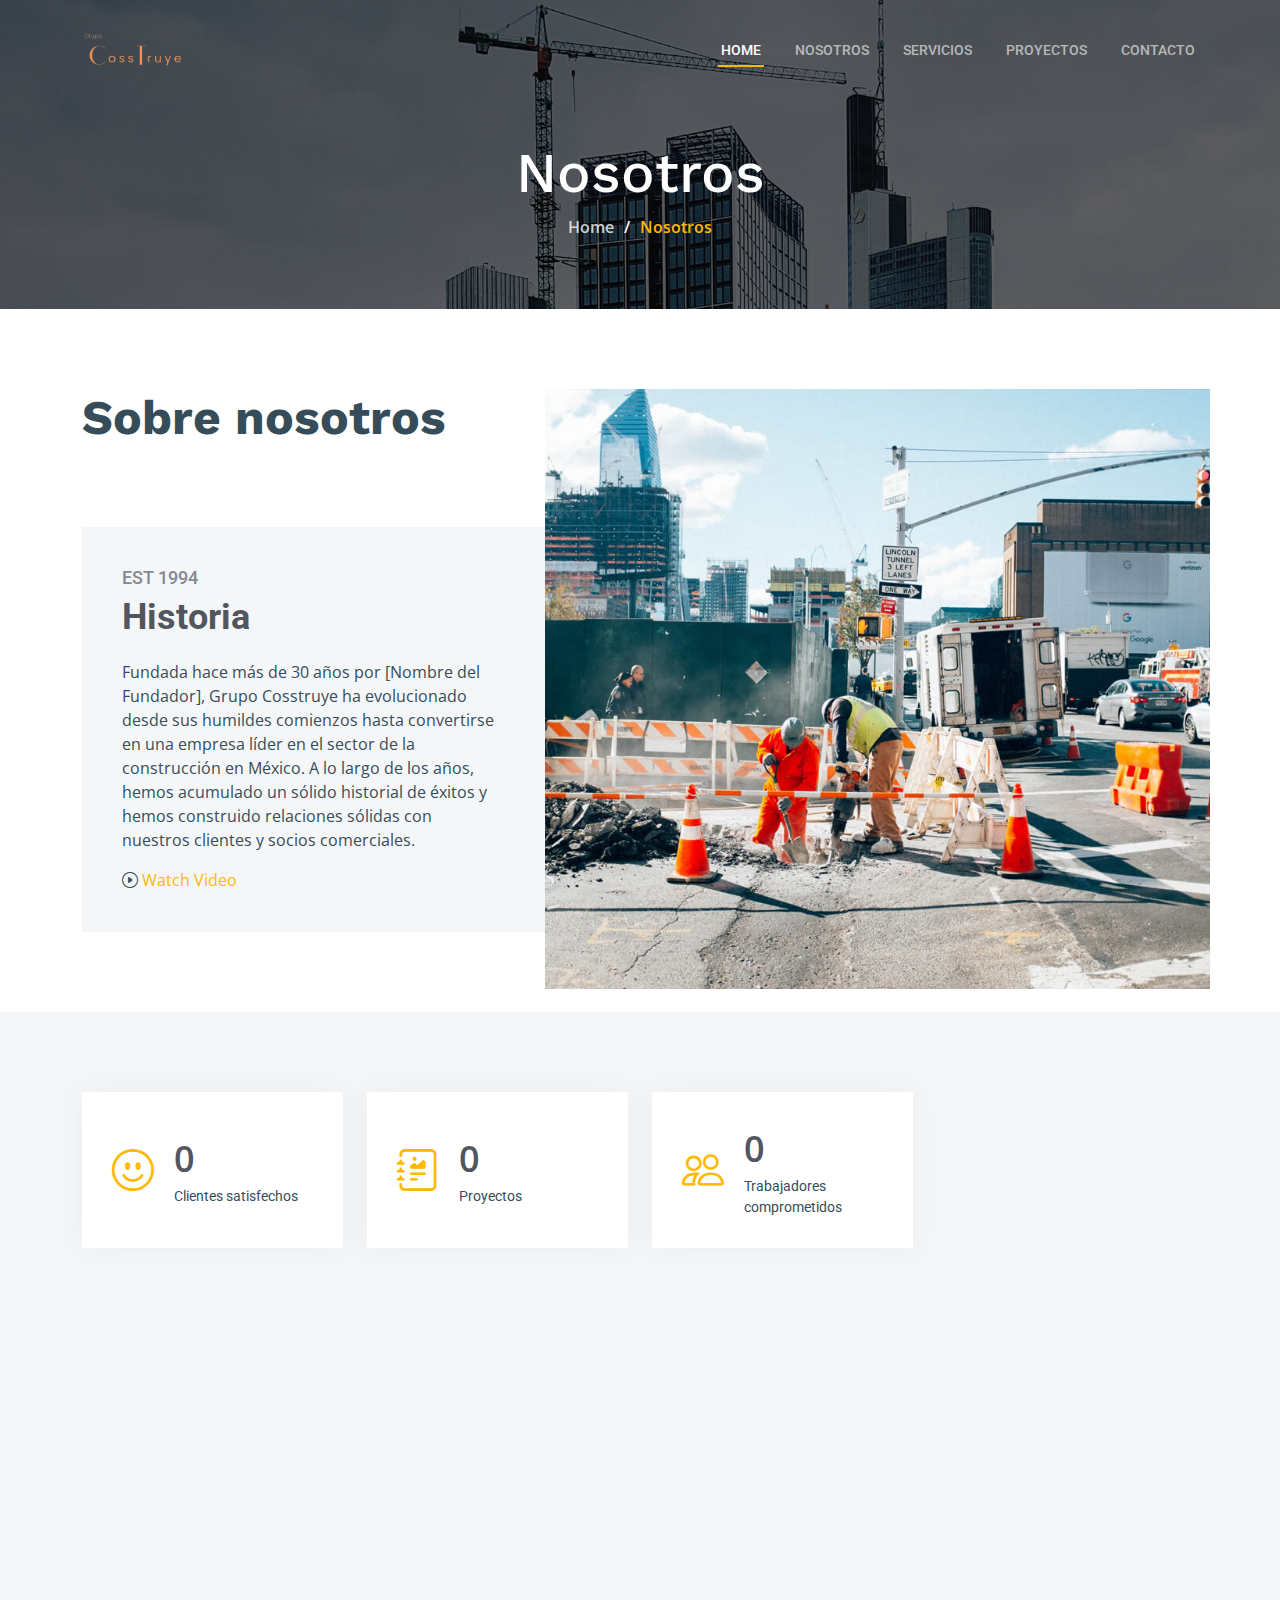
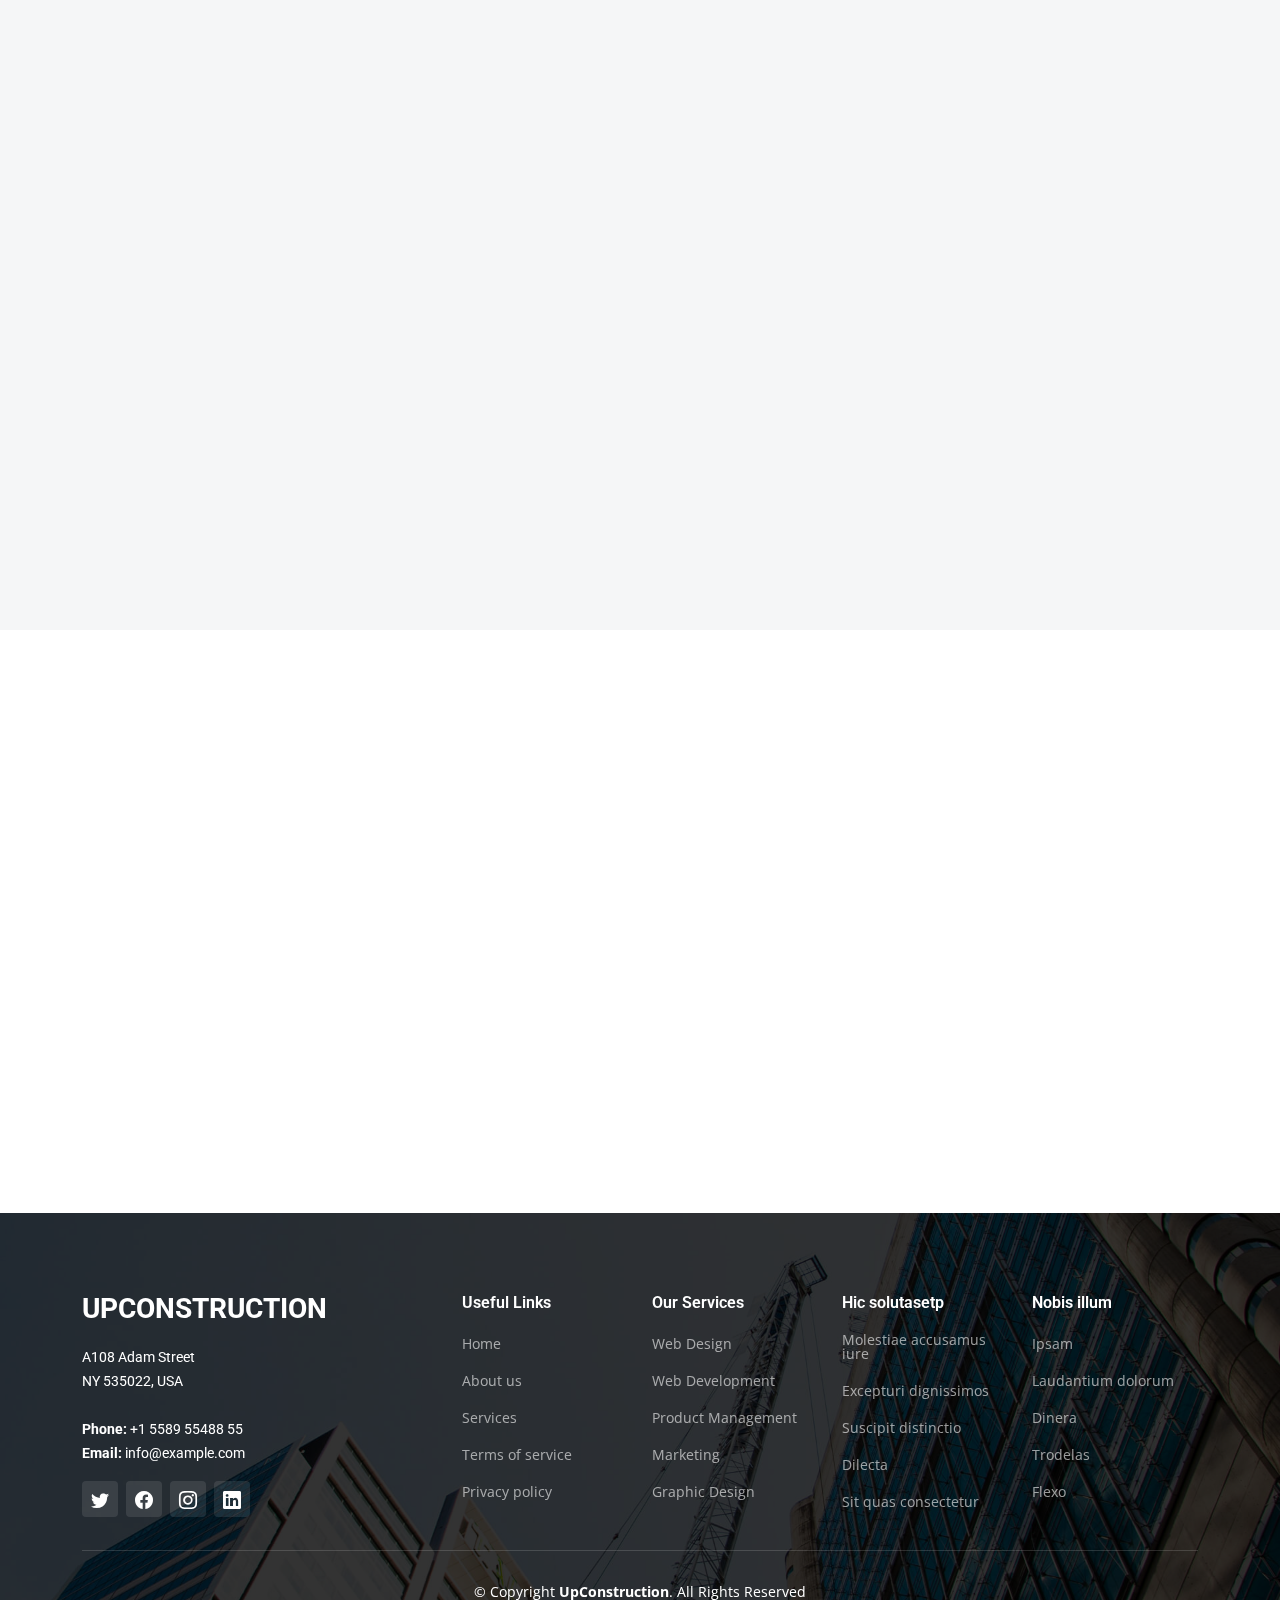
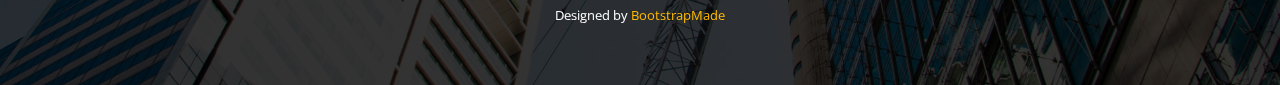
==== about.html @ f475129e "Ibarra" ====
<!DOCTYPE html>
<html lang="en">

<head>
  <meta charset="utf-8">
  <meta content="width=device-width, initial-scale=1.0" name="viewport">

  <title>Grupo CossTruye - Sobre Nosotros</title>
  <meta content="" name="description">
  <meta content="" name="keywords">

  <!-- Favicons -->
  <link href="assets/img/favicon.png" rel="icon">

  <!-- Google Fonts -->
  <link rel="preconnect" href="https://fonts.googleapis.com">
  <link rel="preconnect" href="https://fonts.gstatic.com" crossorigin>
  <link href="https://fonts.googleapis.com/css2?family=Open+Sans:ital,wght@0,300;0,400;0,500;0,600;0,700;1,300;1,400;1,600;1,700&family=Roboto:ital,wght@0,300;0,400;0,500;0,600;0,700;1,300;1,400;1,500;1,600;1,700&family=Work+Sans:ital,wght@0,300;0,400;0,500;0,600;0,700;1,300;1,400;1,500;1,600;1,700&display=swap" rel="stylesheet">

  <!-- Vendor CSS Files -->
  <link href="assets/vendor/bootstrap/css/bootstrap.min.css" rel="stylesheet">
  <link href="assets/vendor/bootstrap-icons/bootstrap-icons.css" rel="stylesheet">
  <link href="assets/vendor/fontawesome-free/css/all.min.css" rel="stylesheet">
  <link href="assets/vendor/aos/aos.css" rel="stylesheet">
  <link href="assets/vendor/glightbox/css/glightbox.min.css" rel="stylesheet">
  <link href="assets/vendor/swiper/swiper-bundle.min.css" rel="stylesheet">

  <link href="assets/css/main.css" rel="stylesheet">
</head>

<body>

  <!-- ======= Header ======= -->
  <header id="header" class="header d-flex align-items-center">
    <div class="container-fluid container-xl d-flex align-items-center justify-content-between">

      <a href="index.html" class="logo d-flex align-items-center">
        <!-- Uncomment the line below if you also wish to use an image logo -->
        <img src="assets/img/coss.png" alt="" height = "300"> 
        <!-- <h1>Grupo CossTruye<span>.</span></h1>-->
      </a>

      <i class="mobile-nav-toggle mobile-nav-show bi bi-list"></i>
      <i class="mobile-nav-toggle mobile-nav-hide d-none bi bi-x"></i>
      <nav id="navbar" class="navbar">
        <ul>
          <li><a href="index.html" class="active">Home</a></li>
          <li><a href="about.html">Nosotros</a></li>
          <li><a href="services.html">Servicios</a></li>
          <li><a href="projects.html">Proyectos</a></li>
          <li><a href="contact.html">Contacto</a></li>
        </ul>
      </nav><!-- .navbar -->

    </div>
  </header><!-- End Header -->

  <main id="main">

    <!-- ======= Breadcrumbs ======= -->
    <div class="breadcrumbs d-flex align-items-center" style="background-image: url('assets/img/breadcrumbs-bg.jpg');">
      <div class="container position-relative d-flex flex-column align-items-center" data-aos="fade">

        <h2>Nosotros</h2>
        <ol>
          <li><a href="index.html">Home</a></li>
          <li>Nosotros</li>
        </ol>

      </div>
    </div><!-- End Breadcrumbs -->

    <!-- ======= About Section ======= -->
    <section id="about" class="about">
      <div class="container" data-aos="fade-up">

        <div class="row position-relative">

          <div class="col-lg-7 about-img" style="background-image: url(assets/img/about.jpg);"></div>

          <div class="col-lg-7">
            <h2>Sobre nosotros</h2>
            <div class="our-story">
              <h4>Est 1994</h4>
              <h3>Historia</h3>
              <p>Fundada hace más de 30 años por [Nombre del Fundador], Grupo Cosstruye ha evolucionado desde sus humildes comienzos hasta convertirse en una empresa líder en el sector de la construcción en México. A lo largo de los años, hemos acumulado un sólido historial de éxitos y hemos construido relaciones sólidas con nuestros clientes y socios comerciales.</p>
              <!--<ul>
                <li><i class="bi bi-check-circle"></i> <span>Ullamco laboris nisi ut aliquip ex ea commo</span></li>
                <li><i class="bi bi-check-circle"></i> <span>Duis aute irure dolor in reprehenderit in</span></li>
                <li><i class="bi bi-check-circle"></i> <span>Ullamco laboris nisi ut aliquip ex ea</span></li>
              </ul>
              <p>Vitae autem velit excepturi fugit. Animi ad non. Eligendi et non nesciunt suscipit repellendus porro in quo eveniet. Molestias in maxime doloremque.</p>

              <div class="watch-video d-flex align-items-center position-relative">-->
                <i class="bi bi-play-circle"></i>
                <a href="https://www.youtube.com/watch?v=LXb3EKWsInQ" class="glightbox stretched-link">Watch Video</a>
              </div>
            </div>
          </div>

        </div>

      </div>
    </section>
    <!-- End About Section -->

    <!-- ======= Stats Counter Section ======= -->
    <section id="stats-counter" class="stats-counter section-bg">
      <div class="container">

        <div class="row gy-4">

          <div class="col-lg-3 col-md-6">
            <div class="stats-item d-flex align-items-center w-100 h-100">
              <i class="bi bi-emoji-smile color-blue flex-shrink-0"></i>
              <div>
                <span data-purecounter-start="0" data-purecounter-end="232" data-purecounter-duration="1" class="purecounter"></span>
                <p>Clientes satisfechos</p>
              </div>
            </div>
          </div><!-- End Stats Item -->

          <div class="col-lg-3 col-md-6">
            <div class="stats-item d-flex align-items-center w-100 h-100">
              <i class="bi bi-journal-richtext color-orange flex-shrink-0"></i>
              <div>
                <span data-purecounter-start="0" data-purecounter-end="600" data-purecounter-duration="1" class="purecounter"></span>
                <p>Proyectos</p>
              </div>
            </div>
          </div><!-- End Stats Item -->

          <div class="col-lg-3 col-md-6">
            <div class="stats-item d-flex align-items-center w-100 h-100">
              <i class="bi bi-people color-pink flex-shrink-0"></i>
              <div>
                <span data-purecounter-start="0" data-purecounter-end="100" data-purecounter-duration="1" class="purecounter"></span>
                <p>Trabajadores comprometidos</p>
              </div>
            </div>
          </div><!-- End Stats Item -->

        </div>

      </div>
    </section><!-- End Stats Counter Section -->


    <!-- ======= Alt Services Section 2 ======= -->
    <section id="alt-services-2" class="alt-services section-bg">
      <div class="container" data-aos="fade-up">

        <div class="row justify-content-around gy-4">
          <div class="col-lg-5 d-flex flex-column justify-content-center">
            <h3>¿Que nos caracteriza?</h3>
            <p>En Grupo Cosstruye, nos dedicamos a ofrecer servicios de construcción de alta calidad en todo México. </p>

            <div class="icon-box d-flex position-relative" data-aos="fade-up" data-aos-delay="100">
              <i class="bi bi-easel flex-shrink-0"></i>
              <div>
                <h4><a href="" class="stretched-link">Valores</a></h4>
                <p>Nos guiamos por valores fundamentales que reflejan 
                  nuestro compromiso con la excelencia, la integridad y el servicio al cliente. 
                  Valoramos la confianza, la calidad, el compromiso y el trabajo en equipo, 
                  y los integramos en cada aspecto de nuestro trabajo diario.</p>
              </div>
            </div><!-- End Icon Box -->

            <div class="icon-box d-flex position-relative" data-aos="fade-up" data-aos-delay="200">
              <i class="bi bi-patch-check flex-shrink-0"></i>
              <div>
                <h4><a href="" class="stretched-link">Compromiso</a></h4>
                <p>Estamos comprometidos a brindar a nuestros clientes una experiencia excepcional en cada proyecto. Nos esforzamos por entender sus necesidades y superar sus expectativas, entregando resultados de alta calidad en tiempo y forma.</p>
              </div>
            </div><!-- End Icon Box -->

            <div class="icon-box d-flex position-relative" data-aos="fade-up" data-aos-delay="300">
              <i class="bi bi-brightness-high flex-shrink-0"></i>
              <div>
                <h4><a href="" class="stretched-link">Visión</a></h4>
                <p>Nuestra visión en Grupo Cosstruye es ser reconocidos como líderes en la industria de la construcción, no solo por la calidad de nuestro trabajo, sino también por la integridad y el compromiso con el servicio al cliente.</p>
              </div>
            </div><!-- End Icon Box -->
          </div>

          <div class="col-lg-6 img-bg" style="background-image: url(assets/img/alt-services-2.jpg);" data-aos="zoom-in" data-aos-delay="100"></div>
        </div>

      </div>
    </section><!-- End Alt Services Section 2 -->

    <!-- ======= Our Team Section ======= -->
    <section id="team" class="team">
      <div class="container" data-aos="fade-up">

        <div class="section-header">
          <h2>Nuestro equipo</h2>
        </div>

        <div class="row gy-5">

          <div class="col-lg-4 col-md-6 member" data-aos="fade-up" data-aos-delay="100">
            <div class="member-img">
              <img src="assets/img/team/team-1.jpg" class="img-fluid" alt="">
              <div class="social">
                <a href="#"><i class="bi bi-twitter"></i></a>
                <a href="#"><i class="bi bi-facebook"></i></a>
                <a href="#"><i class="bi bi-instagram"></i></a>
                <a href="#"><i class="bi bi-linkedin"></i></a>
              </div>
            </div>
            <div class="member-info text-center">
              <h4>Fulanito 1</h4>
              <span>Rol Fulanito 1</span>
              <p>Desc Fulanito 1</p>
            </div>
          </div><!-- End Team Member -->

          <div class="col-lg-4 col-md-6 member" data-aos="fade-up" data-aos-delay="200">
            <div class="member-img">
              <img src="assets/img/team/team-2.jpg" class="img-fluid" alt="">
              <div class="social">
                <a href="#"><i class="bi bi-twitter"></i></a>
                <a href="#"><i class="bi bi-facebook"></i></a>
                <a href="#"><i class="bi bi-instagram"></i></a>
                <a href="#"><i class="bi bi-linkedin"></i></a>
              </div>
            </div>
            <div class="member-info text-center">
              <h4>Fulanito 2</h4>
              <span>Rol Fulanito 2</span>
              <p>Desc Fulanito 2</p>
            </div>
          </div><!-- End Team Member -->

          <div class="col-lg-4 col-md-6 member" data-aos="fade-up" data-aos-delay="300">
            <div class="member-img">
              <img src="assets/img/team/team-3.jpg" class="img-fluid" alt="">
              <div class="social">
                <a href="#"><i class="bi bi-twitter"></i></a>
                <a href="#"><i class="bi bi-facebook"></i></a>
                <a href="#"><i class="bi bi-instagram"></i></a>
                <a href="#"><i class="bi bi-linkedin"></i></a>
              </div>
            </div>
            <div class="member-info text-center">
              <h4>Fulanito 3</h4>
              <span>Rol Fulanito 3</span>
              <p>Desc Fulanito 3</p>
            </div>
          </div><!-- End Team Member -->

        </div>

      </div>
    </section><!-- End Our Team Section -->

    
  </main><!-- End #main -->

  <!-- ======= Footer ======= -->
  <footer id="footer" class="footer">

    <div class="footer-content position-relative">
      <div class="container">
        <div class="row">

          <div class="col-lg-4 col-md-6">
            <div class="footer-info">
              <h3>UpConstruction</h3>
              <p>
                A108 Adam Street <br>
                NY 535022, USA<br><br>
                <strong>Phone:</strong> +1 5589 55488 55<br>
                <strong>Email:</strong> info@example.com<br>
              </p>
              <div class="social-links d-flex mt-3">
                <a href="#" class="d-flex align-items-center justify-content-center"><i class="bi bi-twitter"></i></a>
                <a href="#" class="d-flex align-items-center justify-content-center"><i class="bi bi-facebook"></i></a>
                <a href="#" class="d-flex align-items-center justify-content-center"><i class="bi bi-instagram"></i></a>
                <a href="#" class="d-flex align-items-center justify-content-center"><i class="bi bi-linkedin"></i></a>
              </div>
            </div>
          </div><!-- End footer info column-->

          <div class="col-lg-2 col-md-3 footer-links">
            <h4>Useful Links</h4>
            <ul>
              <li><a href="#">Home</a></li>
              <li><a href="#">About us</a></li>
              <li><a href="#">Services</a></li>
              <li><a href="#">Terms of service</a></li>
              <li><a href="#">Privacy policy</a></li>
            </ul>
          </div><!-- End footer links column-->

          <div class="col-lg-2 col-md-3 footer-links">
            <h4>Our Services</h4>
            <ul>
              <li><a href="#">Web Design</a></li>
              <li><a href="#">Web Development</a></li>
              <li><a href="#">Product Management</a></li>
              <li><a href="#">Marketing</a></li>
              <li><a href="#">Graphic Design</a></li>
            </ul>
          </div><!-- End footer links column-->

          <div class="col-lg-2 col-md-3 footer-links">
            <h4>Hic solutasetp</h4>
            <ul>
              <li><a href="#">Molestiae accusamus iure</a></li>
              <li><a href="#">Excepturi dignissimos</a></li>
              <li><a href="#">Suscipit distinctio</a></li>
              <li><a href="#">Dilecta</a></li>
              <li><a href="#">Sit quas consectetur</a></li>
            </ul>
          </div><!-- End footer links column-->

          <div class="col-lg-2 col-md-3 footer-links">
            <h4>Nobis illum</h4>
            <ul>
              <li><a href="#">Ipsam</a></li>
              <li><a href="#">Laudantium dolorum</a></li>
              <li><a href="#">Dinera</a></li>
              <li><a href="#">Trodelas</a></li>
              <li><a href="#">Flexo</a></li>
            </ul>
          </div><!-- End footer links column-->

        </div>
      </div>
    </div>

    <div class="footer-legal text-center position-relative">
      <div class="container">
        <div class="copyright">
          &copy; Copyright <strong><span>UpConstruction</span></strong>. All Rights Reserved
        </div>
        <div class="credits">
          <!-- All the links in the footer should remain intact. -->
          <!-- You can delete the links only if you purchased the pro version. -->
          <!-- Licensing information: https://bootstrapmade.com/license/ -->
          <!-- Purchase the pro version with working PHP/AJAX contact form: https://bootstrapmade.com/upconstruction-bootstrap-construction-website-template/ -->
          Designed by <a href="https://bootstrapmade.com/">BootstrapMade</a>
        </div>
      </div>
    </div>

  </footer>
  <!-- End Footer -->

  <a href="#" class="scroll-top d-flex align-items-center justify-content-center"><i class="bi bi-arrow-up-short"></i></a>

  <div id="preloader"></div>

  <!-- Vendor JS Files -->
  <script src="assets/vendor/bootstrap/js/bootstrap.bundle.min.js"></script>
  <script src="assets/vendor/aos/aos.js"></script>
  <script src="assets/vendor/glightbox/js/glightbox.min.js"></script>
  <script src="assets/vendor/isotope-layout/isotope.pkgd.min.js"></script>
  <script src="assets/vendor/swiper/swiper-bundle.min.js"></script>
  <script src="assets/vendor/purecounter/purecounter_vanilla.js"></script>
  <script src="assets/vendor/php-email-form/validate.js"></script>

  <!-- Template Main JS File -->
  <script src="assets/js/main.js"></script>

</body>

</html>
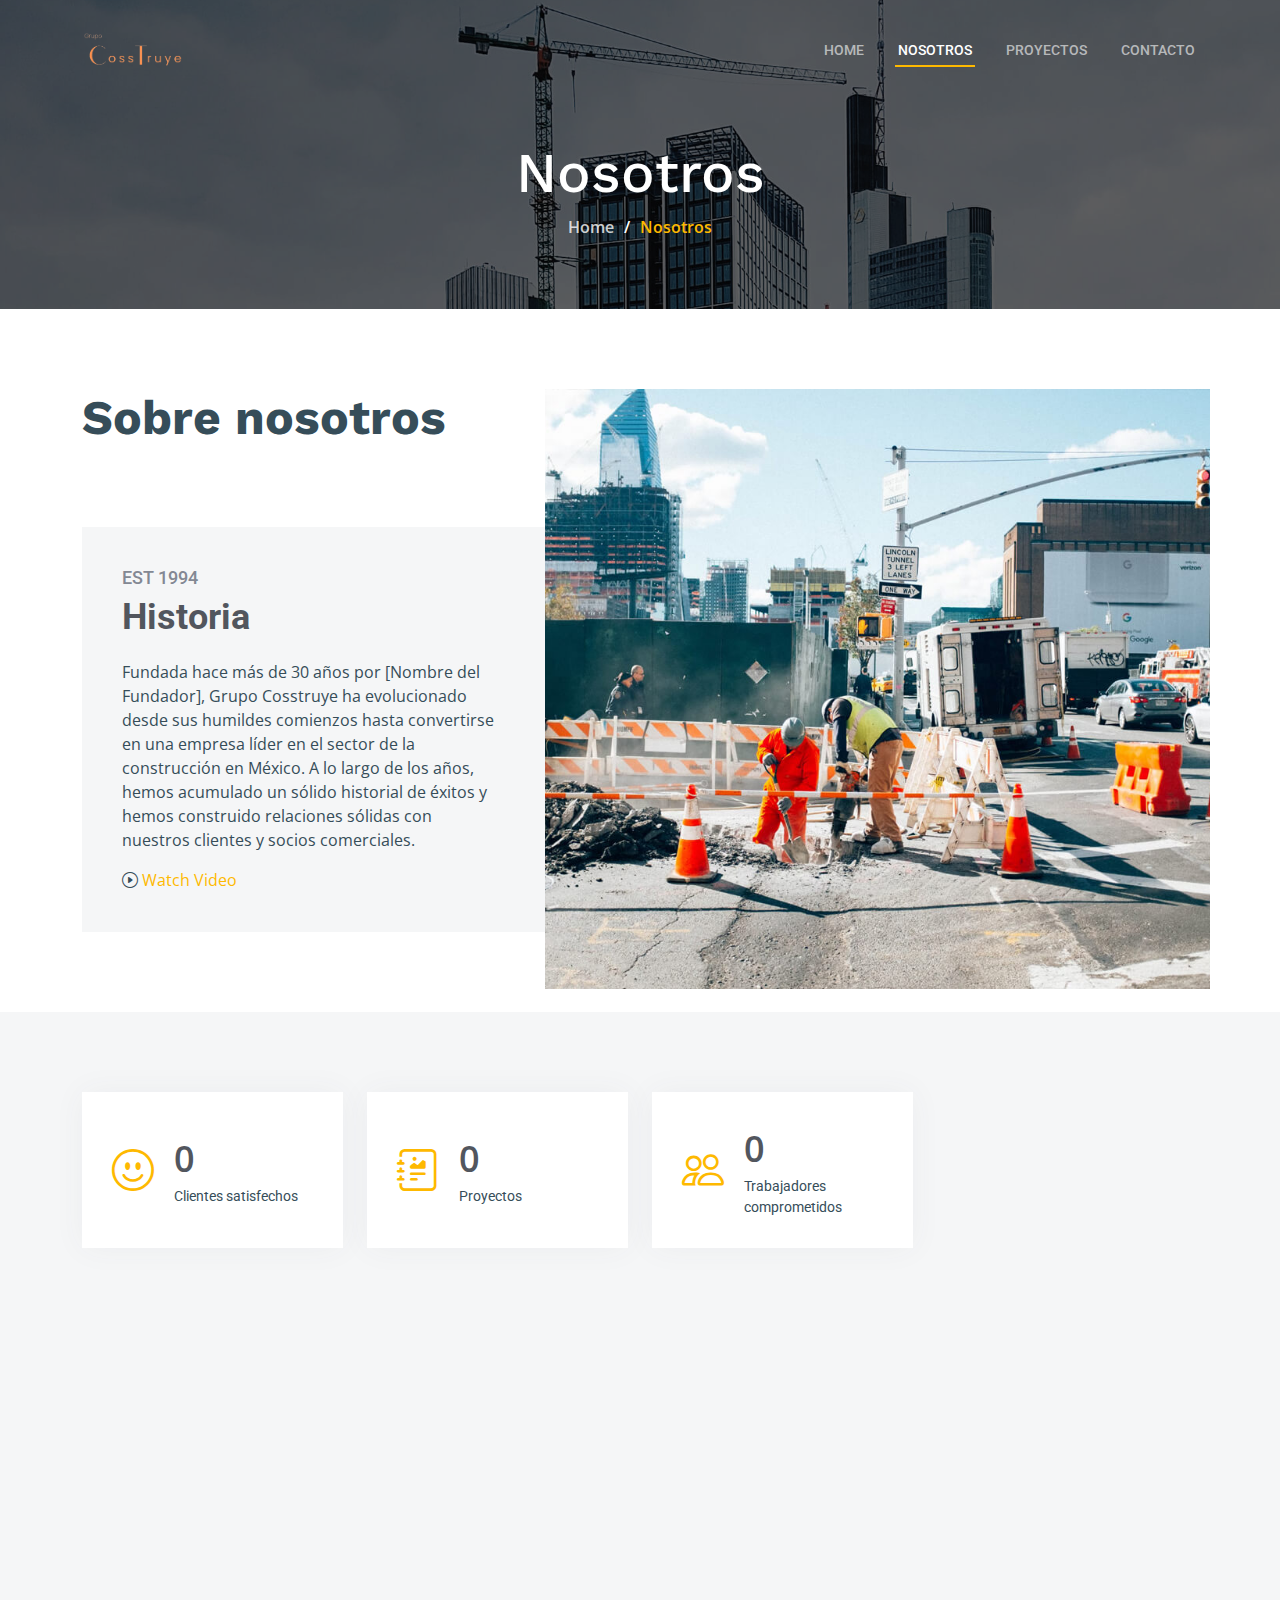
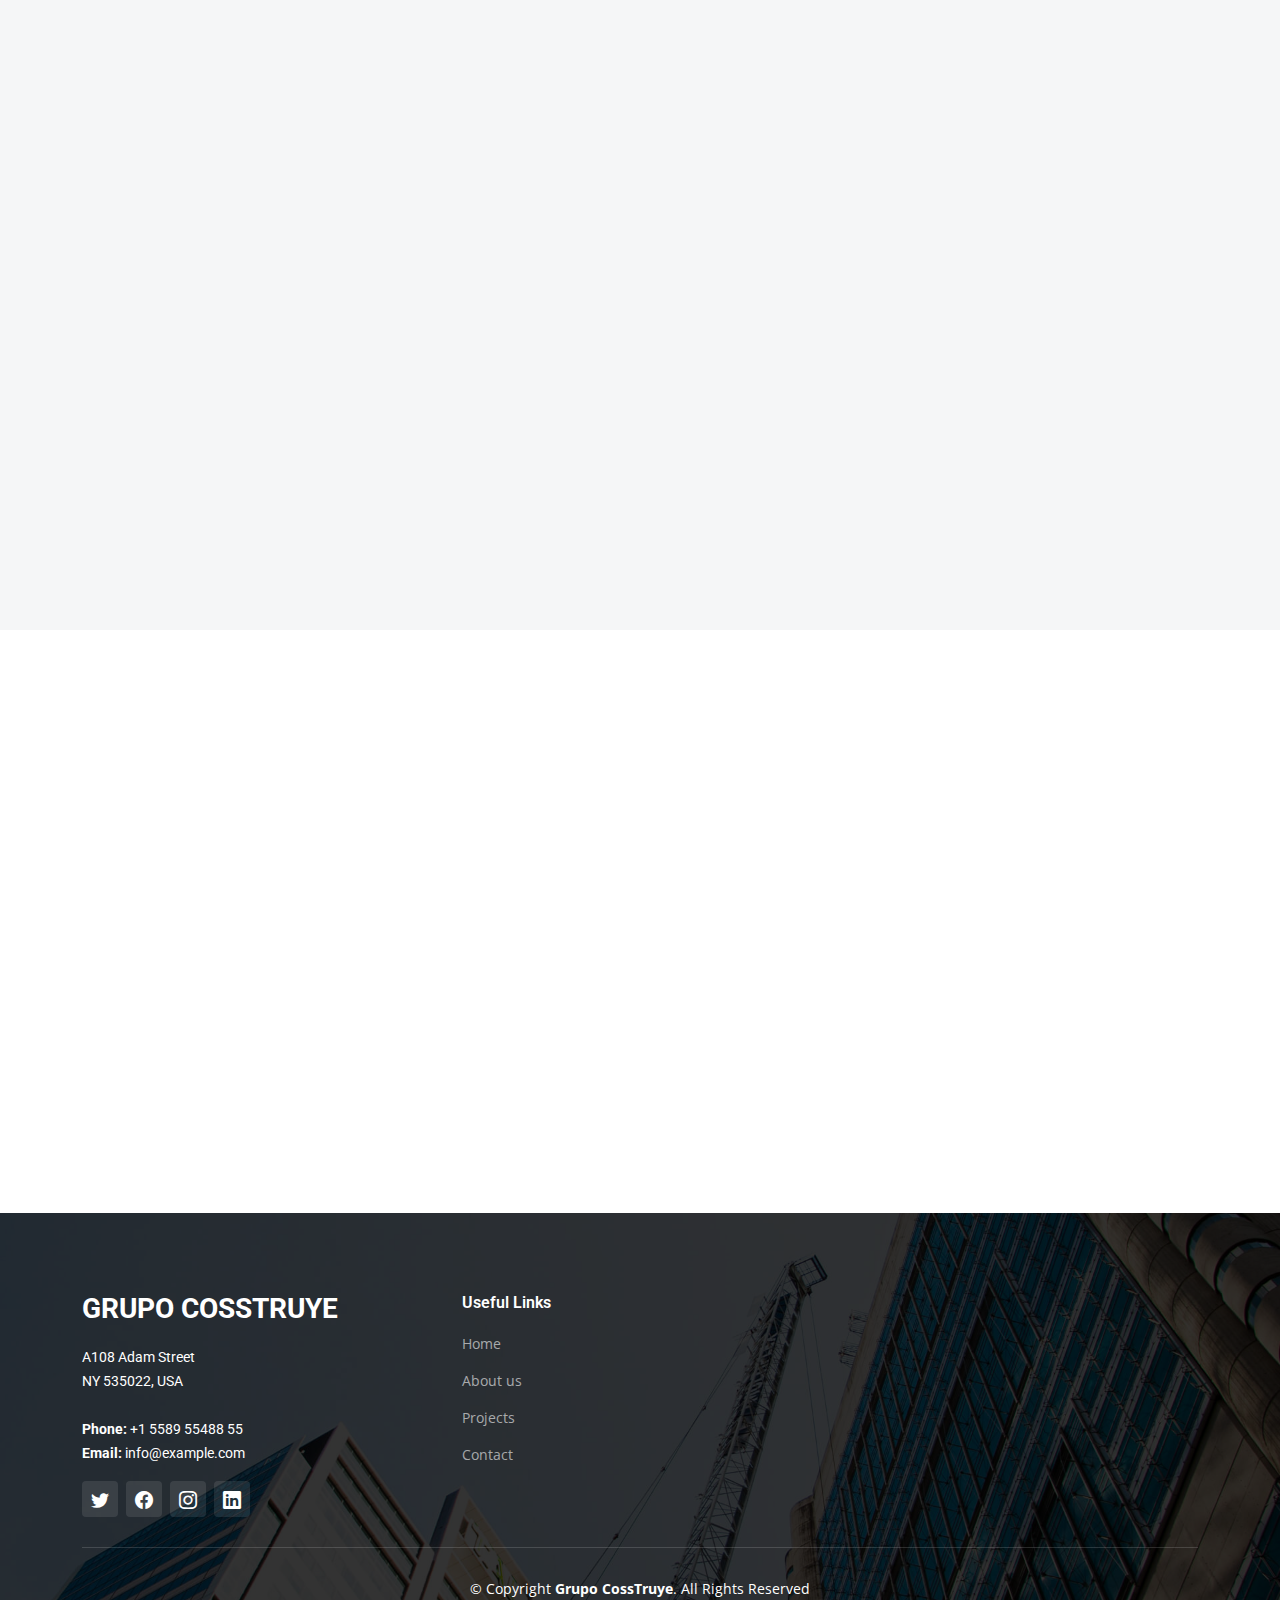
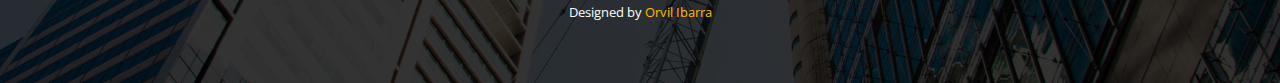
==== commit 8cbed8fa: "PII missing" ====
--- a/about.html
+++ b/about.html
@@ -44,9 +44,8 @@
       <i class="mobile-nav-toggle mobile-nav-hide d-none bi bi-x"></i>
       <nav id="navbar" class="navbar">
         <ul>
-          <li><a href="index.html" class="active">Home</a></li>
-          <li><a href="about.html">Nosotros</a></li>
-          <li><a href="services.html">Servicios</a></li>
+          <li><a href="index.html">Home</a></li>
+          <li><a href="about.html" class="active">Nosotros</a></li>
           <li><a href="projects.html">Proyectos</a></li>
           <li><a href="contact.html">Contacto</a></li>
         </ul>
@@ -124,7 +123,7 @@
             <div class="stats-item d-flex align-items-center w-100 h-100">
               <i class="bi bi-journal-richtext color-orange flex-shrink-0"></i>
               <div>
-                <span data-purecounter-start="0" data-purecounter-end="600" data-purecounter-duration="1" class="purecounter"></span>
+                <span data-purecounter-start="0" data-purecounter-end="615" data-purecounter-duration="1" class="purecounter"></span>
                 <p>Proyectos</p>
               </div>
             </div>
@@ -134,7 +133,7 @@
             <div class="stats-item d-flex align-items-center w-100 h-100">
               <i class="bi bi-people color-pink flex-shrink-0"></i>
               <div>
-                <span data-purecounter-start="0" data-purecounter-end="100" data-purecounter-duration="1" class="purecounter"></span>
+                <span data-purecounter-start="0" data-purecounter-end="169" data-purecounter-duration="1" class="purecounter"></span>
                 <p>Trabajadores comprometidos</p>
               </div>
             </div>
@@ -267,7 +266,7 @@
 
           <div class="col-lg-4 col-md-6">
             <div class="footer-info">
-              <h3>UpConstruction</h3>
+              <h3>Grupo CossTruye</h3>
               <p>
                 A108 Adam Street <br>
                 NY 535022, USA<br><br>
@@ -287,46 +286,11 @@
             <h4>Useful Links</h4>
             <ul>
               <li><a href="#">Home</a></li>
-              <li><a href="#">About us</a></li>
-              <li><a href="#">Services</a></li>
-              <li><a href="#">Terms of service</a></li>
-              <li><a href="#">Privacy policy</a></li>
+              <li><a href="about.html">About us</a></li>
+              <li><a href="projects.html">Projects</a></li>
+              <li><a href="contact.html">Contact</a></li>
             </ul>
           </div><!-- End footer links column-->
-
-          <div class="col-lg-2 col-md-3 footer-links">
-            <h4>Our Services</h4>
-            <ul>
-              <li><a href="#">Web Design</a></li>
-              <li><a href="#">Web Development</a></li>
-              <li><a href="#">Product Management</a></li>
-              <li><a href="#">Marketing</a></li>
-              <li><a href="#">Graphic Design</a></li>
-            </ul>
-          </div><!-- End footer links column-->
-
-          <div class="col-lg-2 col-md-3 footer-links">
-            <h4>Hic solutasetp</h4>
-            <ul>
-              <li><a href="#">Molestiae accusamus iure</a></li>
-              <li><a href="#">Excepturi dignissimos</a></li>
-              <li><a href="#">Suscipit distinctio</a></li>
-              <li><a href="#">Dilecta</a></li>
-              <li><a href="#">Sit quas consectetur</a></li>
-            </ul>
-          </div><!-- End footer links column-->
-
-          <div class="col-lg-2 col-md-3 footer-links">
-            <h4>Nobis illum</h4>
-            <ul>
-              <li><a href="#">Ipsam</a></li>
-              <li><a href="#">Laudantium dolorum</a></li>
-              <li><a href="#">Dinera</a></li>
-              <li><a href="#">Trodelas</a></li>
-              <li><a href="#">Flexo</a></li>
-            </ul>
-          </div><!-- End footer links column-->
-
         </div>
       </div>
     </div>
@@ -334,14 +298,10 @@
     <div class="footer-legal text-center position-relative">
       <div class="container">
         <div class="copyright">
-          &copy; Copyright <strong><span>UpConstruction</span></strong>. All Rights Reserved
+          &copy; Copyright <strong><span>Grupo CossTruye</span></strong>. All Rights Reserved
         </div>
         <div class="credits">
-          <!-- All the links in the footer should remain intact. -->
-          <!-- You can delete the links only if you purchased the pro version. -->
-          <!-- Licensing information: https://bootstrapmade.com/license/ -->
-          <!-- Purchase the pro version with working PHP/AJAX contact form: https://bootstrapmade.com/upconstruction-bootstrap-construction-website-template/ -->
-          Designed by <a href="https://bootstrapmade.com/">BootstrapMade</a>
+          Designed by <a href="https://www.linkedin.com/in/orvil-alejandro-ibarra-pati%C3%B1o-4141b4b2/">Orvil Ibarra</a>
         </div>
       </div>
     </div>
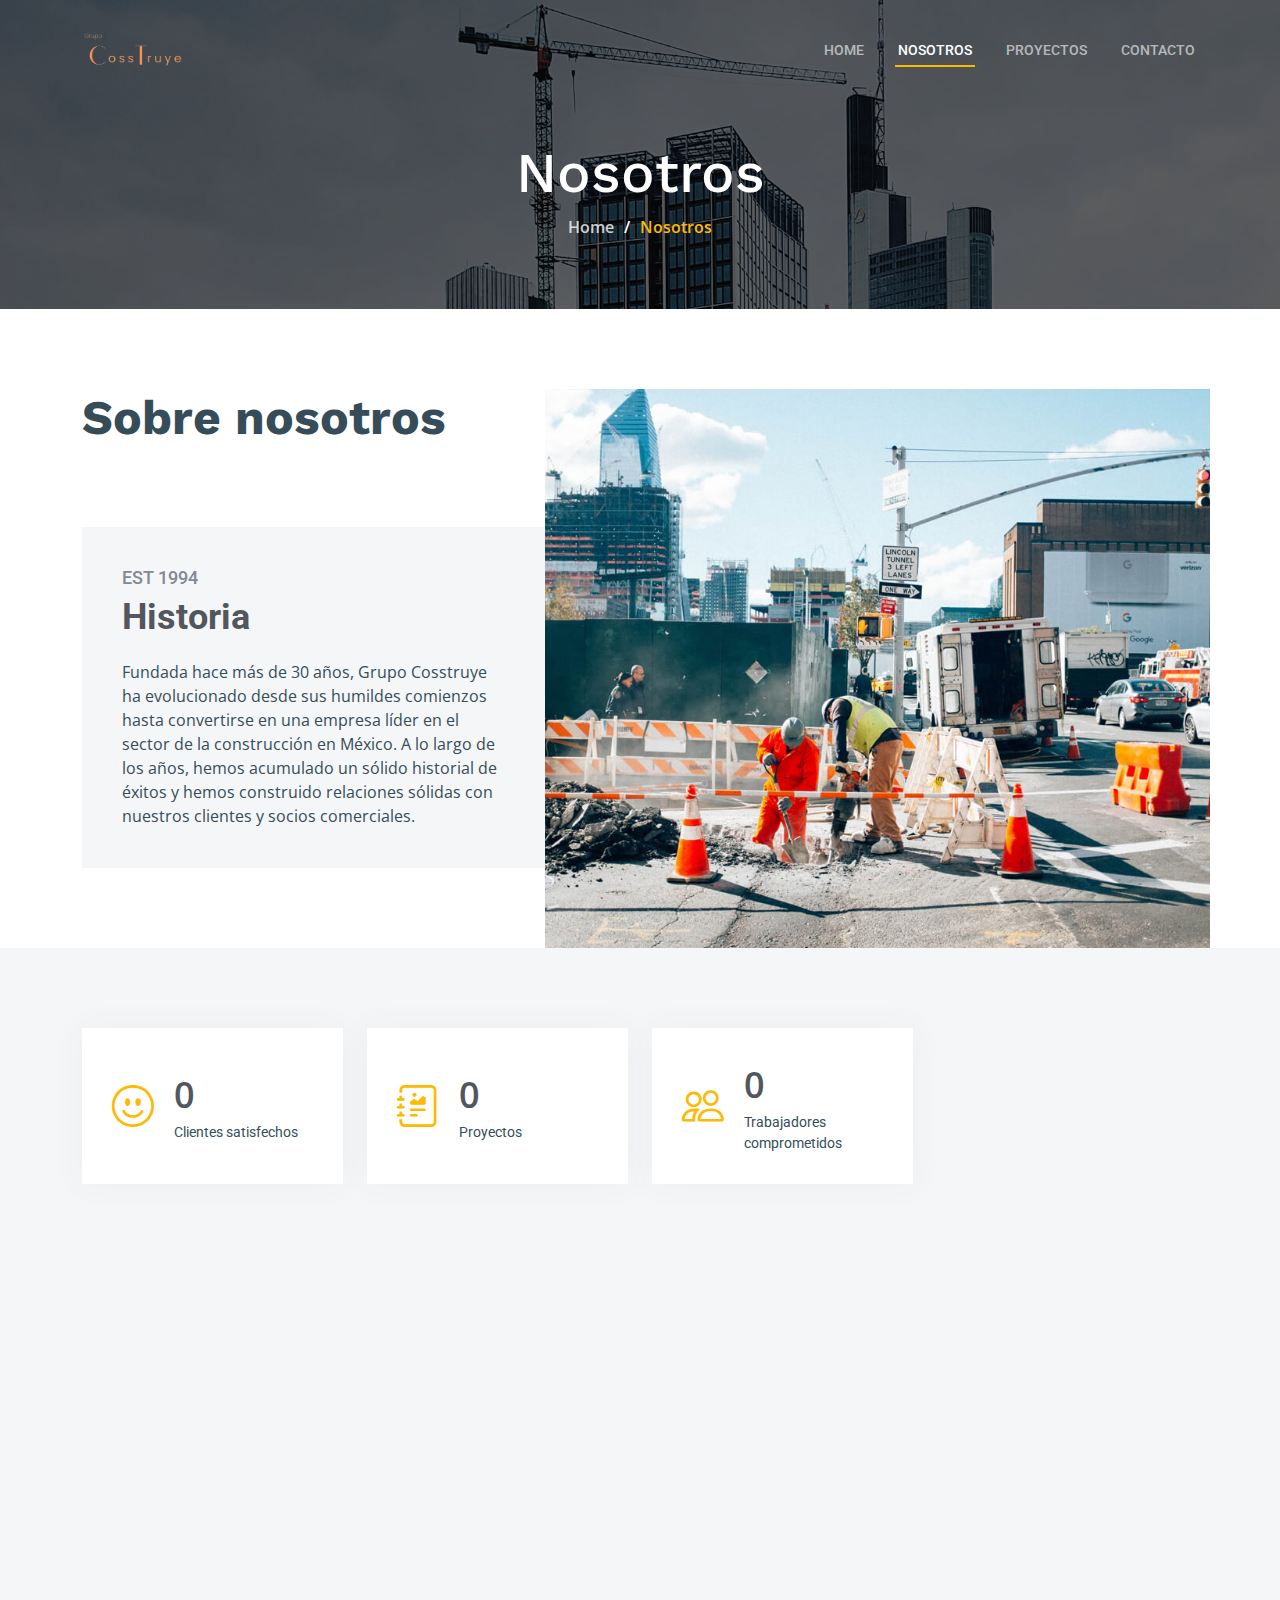
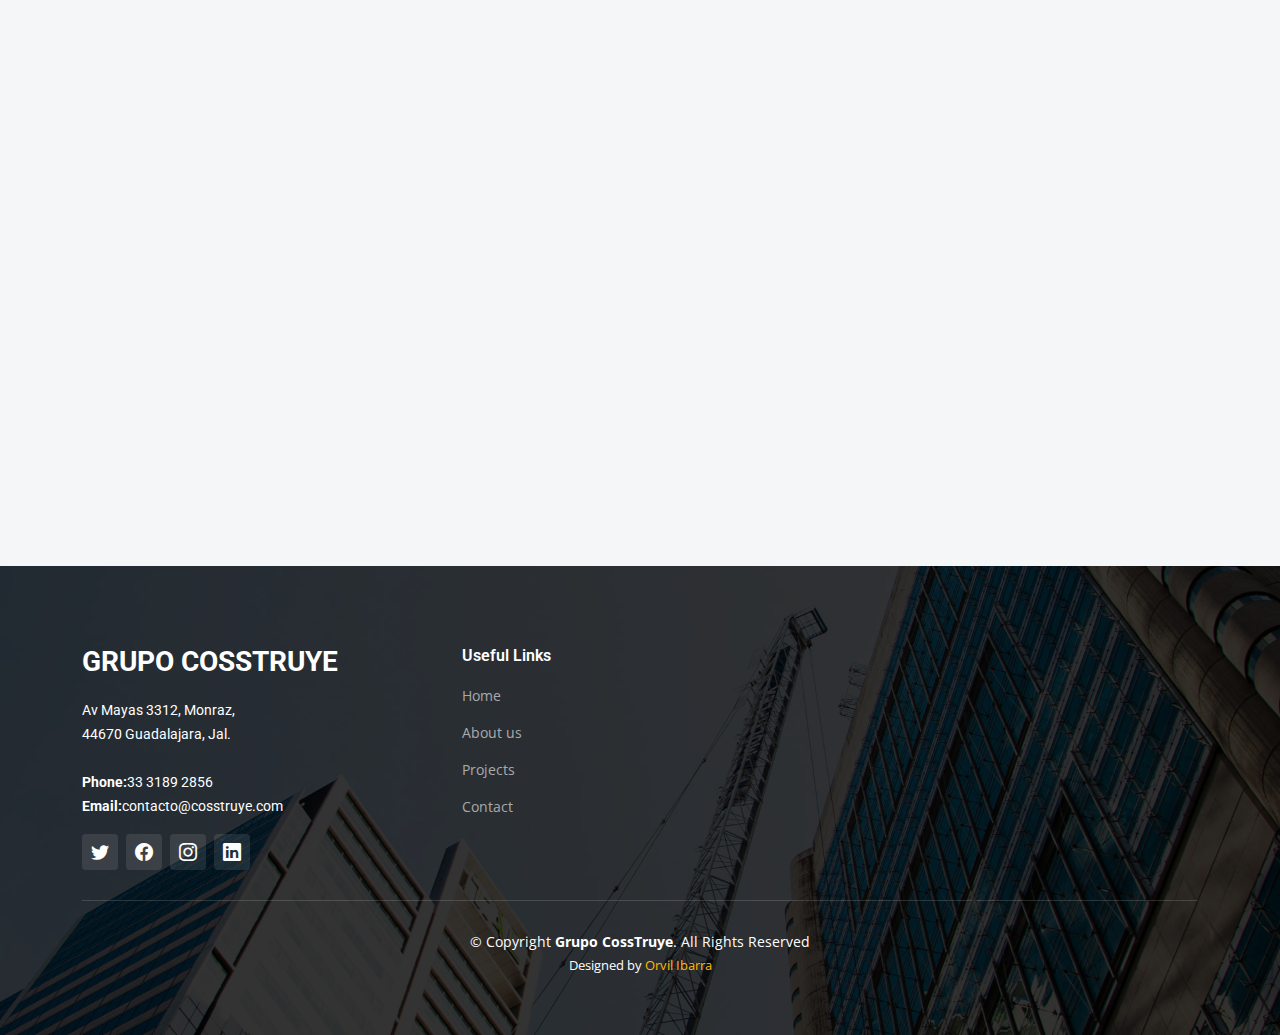
==== commit 3b81ee80: "Website V1" ====
--- a/about.html
+++ b/about.html
@@ -82,7 +82,7 @@
             <div class="our-story">
               <h4>Est 1994</h4>
               <h3>Historia</h3>
-              <p>Fundada hace más de 30 años por [Nombre del Fundador], Grupo Cosstruye ha evolucionado desde sus humildes comienzos hasta convertirse en una empresa líder en el sector de la construcción en México. A lo largo de los años, hemos acumulado un sólido historial de éxitos y hemos construido relaciones sólidas con nuestros clientes y socios comerciales.</p>
+              <p>Fundada hace más de 30 años, Grupo Cosstruye ha evolucionado desde sus humildes comienzos hasta convertirse en una empresa líder en el sector de la construcción en México. A lo largo de los años, hemos acumulado un sólido historial de éxitos y hemos construido relaciones sólidas con nuestros clientes y socios comerciales.</p>
               <!--<ul>
                 <li><i class="bi bi-check-circle"></i> <span>Ullamco laboris nisi ut aliquip ex ea commo</span></li>
                 <li><i class="bi bi-check-circle"></i> <span>Duis aute irure dolor in reprehenderit in</span></li>
@@ -91,8 +91,8 @@
               <p>Vitae autem velit excepturi fugit. Animi ad non. Eligendi et non nesciunt suscipit repellendus porro in quo eveniet. Molestias in maxime doloremque.</p>
 
               <div class="watch-video d-flex align-items-center position-relative">-->
-                <i class="bi bi-play-circle"></i>
-                <a href="https://www.youtube.com/watch?v=LXb3EKWsInQ" class="glightbox stretched-link">Watch Video</a>
+                <!--<i class="bi bi-play-circle"></i>
+                <a href="https://www.youtube.com/watch?v=LXb3EKWsInQ" class="glightbox stretched-link">Watch Video</a>-->
               </div>
             </div>
           </div>
@@ -113,7 +113,7 @@
             <div class="stats-item d-flex align-items-center w-100 h-100">
               <i class="bi bi-emoji-smile color-blue flex-shrink-0"></i>
               <div>
-                <span data-purecounter-start="0" data-purecounter-end="232" data-purecounter-duration="1" class="purecounter"></span>
+                <span data-purecounter-start="0" data-purecounter-end="1232" data-purecounter-duration="1" class="purecounter"></span>
                 <p>Clientes satisfechos</p>
               </div>
             </div>
@@ -189,7 +189,7 @@
     </section><!-- End Alt Services Section 2 -->
 
     <!-- ======= Our Team Section ======= -->
-    <section id="team" class="team">
+    <!--<section id="team" class="team">
       <div class="container" data-aos="fade-up">
 
         <div class="section-header">
@@ -213,9 +213,9 @@
               <span>Rol Fulanito 1</span>
               <p>Desc Fulanito 1</p>
             </div>
-          </div><!-- End Team Member -->
-
-          <div class="col-lg-4 col-md-6 member" data-aos="fade-up" data-aos-delay="200">
+          </div> End Team Member -->
+
+         <!-- <div class="col-lg-4 col-md-6 member" data-aos="fade-up" data-aos-delay="200">
             <div class="member-img">
               <img src="assets/img/team/team-2.jpg" class="img-fluid" alt="">
               <div class="social">
@@ -230,9 +230,9 @@
               <span>Rol Fulanito 2</span>
               <p>Desc Fulanito 2</p>
             </div>
-          </div><!-- End Team Member -->
-
-          <div class="col-lg-4 col-md-6 member" data-aos="fade-up" data-aos-delay="300">
+          </div> End Team Member -->
+
+          <!--<div class="col-lg-4 col-md-6 member" data-aos="fade-up" data-aos-delay="300">
             <div class="member-img">
               <img src="assets/img/team/team-3.jpg" class="img-fluid" alt="">
               <div class="social">
@@ -247,67 +247,67 @@
               <span>Rol Fulanito 3</span>
               <p>Desc Fulanito 3</p>
             </div>
-          </div><!-- End Team Member -->
-
-        </div>
-
-      </div>
-    </section><!-- End Our Team Section -->
+          </div> End Team Member -->
+
+        <!--</div>
+
+      </div>
+    </section>End Our Team Section -->
 
     
   </main><!-- End #main -->
 
-  <!-- ======= Footer ======= -->
-  <footer id="footer" class="footer">
-
-    <div class="footer-content position-relative">
-      <div class="container">
-        <div class="row">
-
-          <div class="col-lg-4 col-md-6">
-            <div class="footer-info">
-              <h3>Grupo CossTruye</h3>
-              <p>
-                A108 Adam Street <br>
-                NY 535022, USA<br><br>
-                <strong>Phone:</strong> +1 5589 55488 55<br>
-                <strong>Email:</strong> info@example.com<br>
-              </p>
-              <div class="social-links d-flex mt-3">
-                <a href="#" class="d-flex align-items-center justify-content-center"><i class="bi bi-twitter"></i></a>
-                <a href="#" class="d-flex align-items-center justify-content-center"><i class="bi bi-facebook"></i></a>
-                <a href="#" class="d-flex align-items-center justify-content-center"><i class="bi bi-instagram"></i></a>
-                <a href="#" class="d-flex align-items-center justify-content-center"><i class="bi bi-linkedin"></i></a>
-              </div>
-            </div>
-          </div><!-- End footer info column-->
-
-          <div class="col-lg-2 col-md-3 footer-links">
-            <h4>Useful Links</h4>
-            <ul>
-              <li><a href="#">Home</a></li>
-              <li><a href="about.html">About us</a></li>
-              <li><a href="projects.html">Projects</a></li>
-              <li><a href="contact.html">Contact</a></li>
-            </ul>
-          </div><!-- End footer links column-->
-        </div>
-      </div>
-    </div>
-
-    <div class="footer-legal text-center position-relative">
-      <div class="container">
-        <div class="copyright">
-          &copy; Copyright <strong><span>Grupo CossTruye</span></strong>. All Rights Reserved
-        </div>
-        <div class="credits">
-          Designed by <a href="https://www.linkedin.com/in/orvil-alejandro-ibarra-pati%C3%B1o-4141b4b2/">Orvil Ibarra</a>
-        </div>
-      </div>
-    </div>
-
-  </footer>
-  <!-- End Footer -->
+    <!-- ======= Footer ======= -->
+    <footer id="footer" class="footer">
+
+      <div class="footer-content position-relative">
+        <div class="container">
+          <div class="row">
+  
+            <div class="col-lg-4 col-md-6">
+              <div class="footer-info">
+                <h3>Grupo CossTruye</h3>
+                <p>
+                  Av Mayas 3312, Monraz,  <br>
+                  44670 Guadalajara, Jal.<br><br>
+                  <strong>Phone:</strong>33 3189 2856 <br>
+                  <strong>Email:</strong>contacto@cosstruye.com<br>
+                </p>
+                <div class="social-links d-flex mt-3">
+                  <a href="#" class="d-flex align-items-center justify-content-center"><i class="bi bi-twitter"></i></a>
+                  <a href="#" class="d-flex align-items-center justify-content-center"><i class="bi bi-facebook"></i></a>
+                  <a href="#" class="d-flex align-items-center justify-content-center"><i class="bi bi-instagram"></i></a>
+                  <a href="#" class="d-flex align-items-center justify-content-center"><i class="bi bi-linkedin"></i></a>
+                </div>
+              </div>
+            </div><!-- End footer info column-->
+  
+            <div class="col-lg-2 col-md-3 footer-links">
+              <h4>Useful Links</h4>
+              <ul>
+                <li><a href="#">Home</a></li>
+                <li><a href="about.html">About us</a></li>
+                <li><a href="projects.html">Projects</a></li>
+                <li><a href="contact.html">Contact</a></li>
+              </ul>
+            </div><!-- End footer links column-->
+          </div>
+        </div>
+      </div>
+  
+      <div class="footer-legal text-center position-relative">
+        <div class="container">
+          <div class="copyright">
+            &copy; Copyright <strong><span>Grupo CossTruye</span></strong>. All Rights Reserved
+          </div>
+          <div class="credits">
+            Designed by <a href="https://www.linkedin.com/in/orvil-alejandro-ibarra-pati%C3%B1o-4141b4b2/">Orvil Ibarra</a>
+          </div>
+        </div>
+      </div>
+  
+    </footer>
+    <!-- End Footer -->
 
   <a href="#" class="scroll-top d-flex align-items-center justify-content-center"><i class="bi bi-arrow-up-short"></i></a>
 
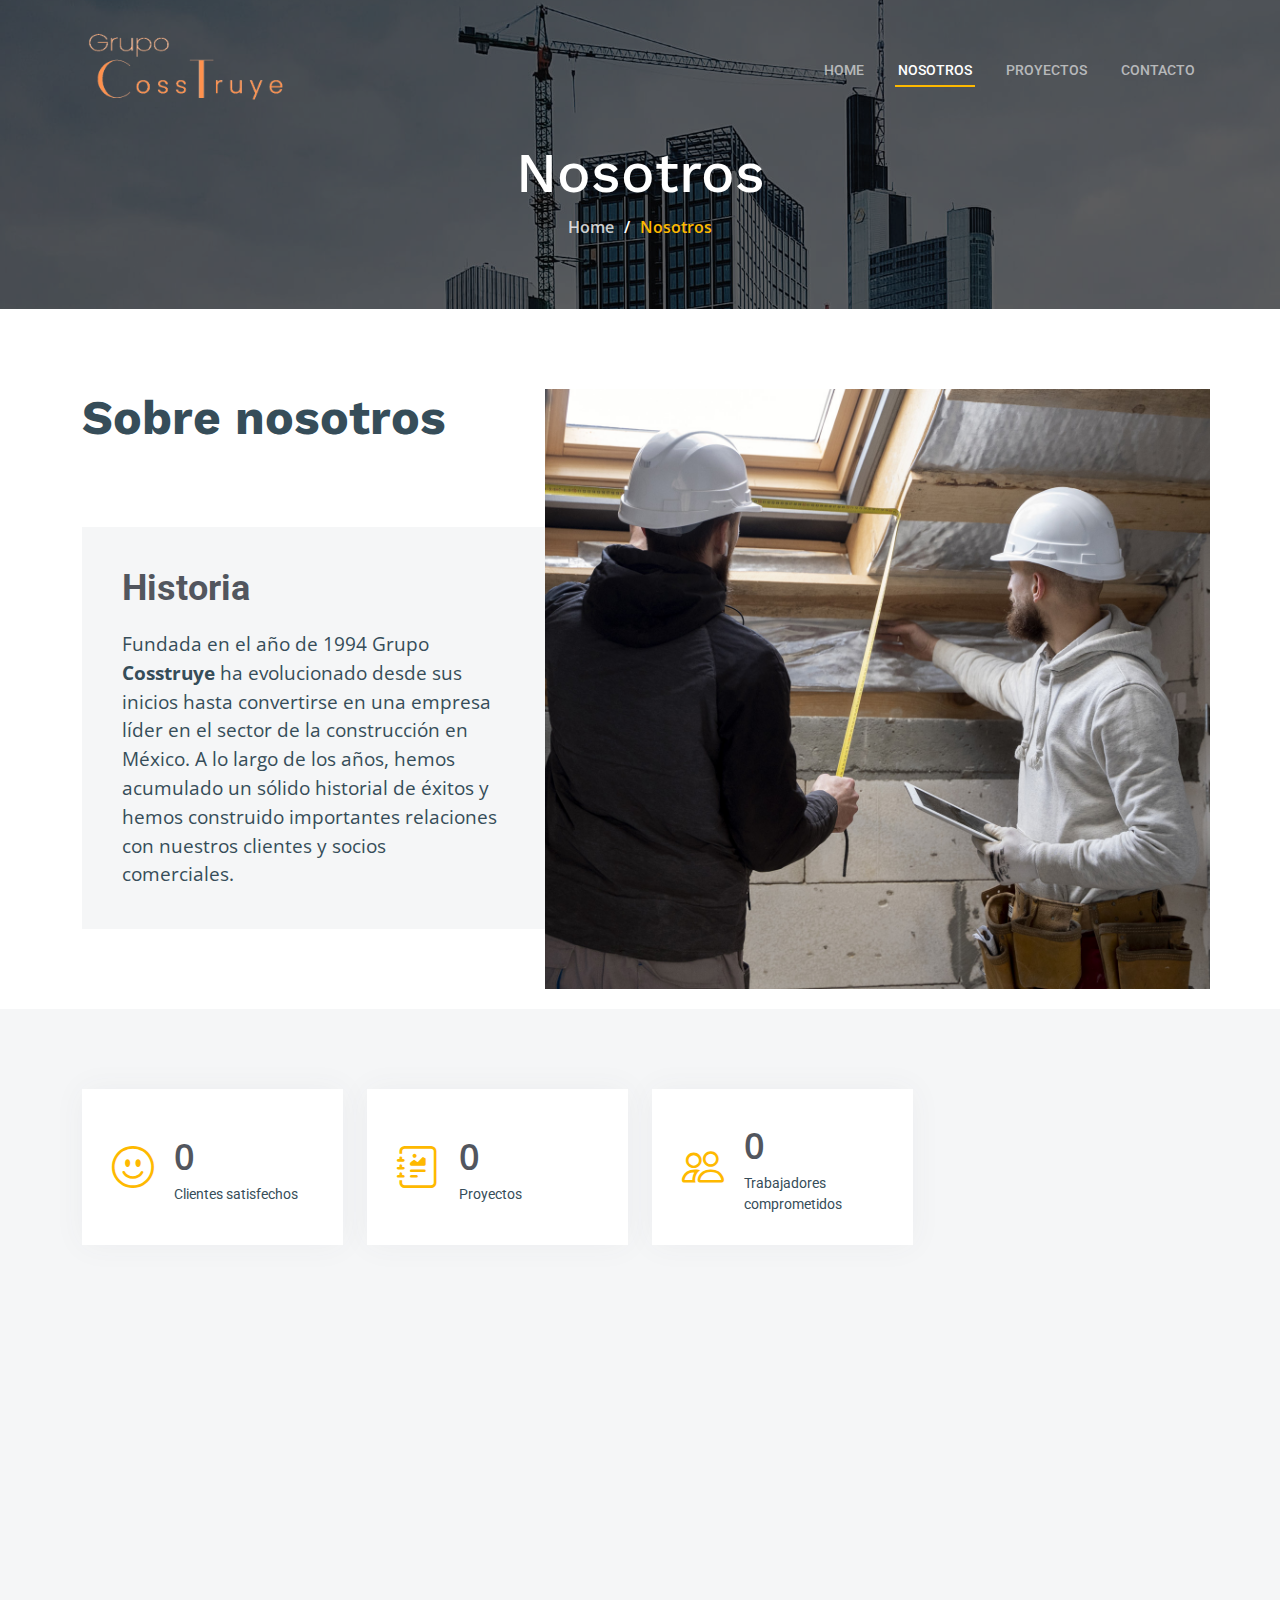
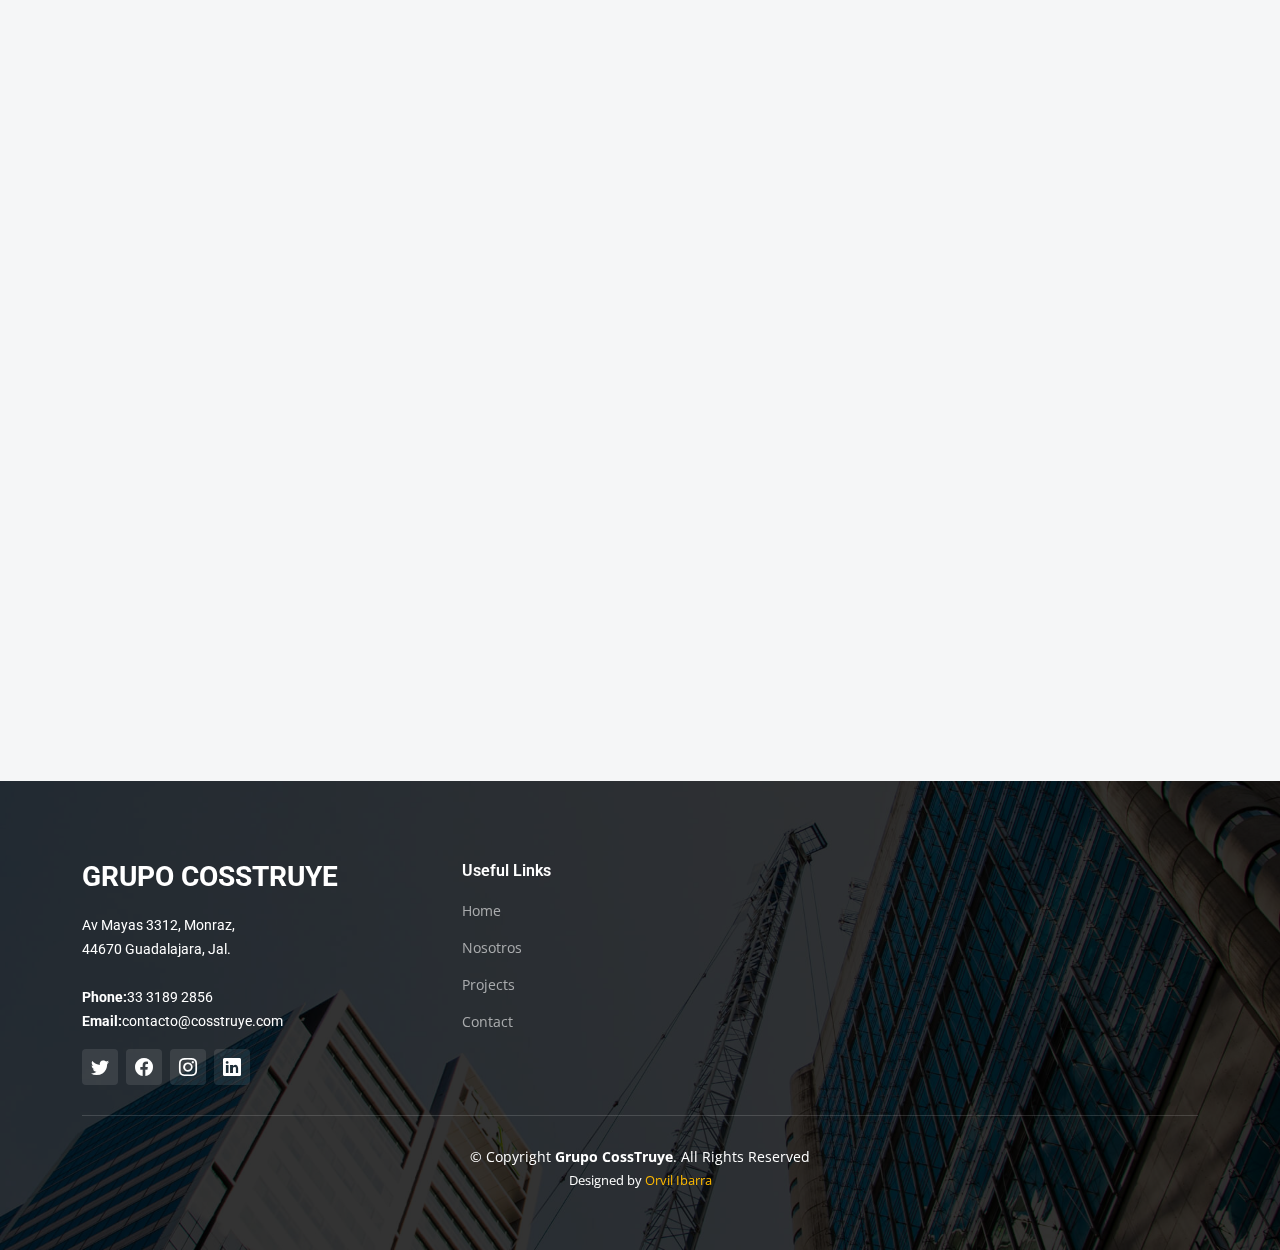
==== commit b841f421: "new Changes auth Pepe Navarrete" ====
--- a/about.html
+++ b/about.html
@@ -36,7 +36,7 @@
 
       <a href="index.html" class="logo d-flex align-items-center">
         <!-- Uncomment the line below if you also wish to use an image logo -->
-        <img src="assets/img/coss.png" alt="" height = "300"> 
+        <img src="assets/img/coss.png" alt="" style="width: 30%; height: auto; max-width: none; max-height: none;"> 
         <!-- <h1>Grupo CossTruye<span>.</span></h1>-->
       </a>
 
@@ -75,15 +75,18 @@
 
         <div class="row position-relative">
 
-          <div class="col-lg-7 about-img" style="background-image: url(assets/img/about.jpg);"></div>
+          <div class="col-lg-7 about-img" style="background-image: url(assets/img/about2.jpg);"></div>
 
           <div class="col-lg-7">
             <h2>Sobre nosotros</h2>
             <div class="our-story">
-              <h4>Est 1994</h4>
               <h3>Historia</h3>
-              <p>Fundada hace más de 30 años, Grupo Cosstruye ha evolucionado desde sus humildes comienzos hasta convertirse en una empresa líder en el sector de la construcción en México. A lo largo de los años, hemos acumulado un sólido historial de éxitos y hemos construido relaciones sólidas con nuestros clientes y socios comerciales.</p>
-              <!--<ul>
+              <p style="font-size: 1.2em;">
+  Fundada en el año de 1994 Grupo <strong>Cosstruye</strong> ha evolucionado desde sus inicios
+  hasta convertirse en una empresa líder en el sector de la construcción en México. 
+  A lo largo de los años, hemos acumulado un sólido historial de éxitos y 
+  hemos construido importantes relaciones con nuestros clientes y socios comerciales.</p>
+             <!--<ul>
                 <li><i class="bi bi-check-circle"></i> <span>Ullamco laboris nisi ut aliquip ex ea commo</span></li>
                 <li><i class="bi bi-check-circle"></i> <span>Duis aute irure dolor in reprehenderit in</span></li>
                 <li><i class="bi bi-check-circle"></i> <span>Ullamco laboris nisi ut aliquip ex ea</span></li>
@@ -151,14 +154,14 @@
 
         <div class="row justify-content-around gy-4">
           <div class="col-lg-5 d-flex flex-column justify-content-center">
-            <h3>¿Que nos caracteriza?</h3>
-            <p>En Grupo Cosstruye, nos dedicamos a ofrecer servicios de construcción de alta calidad en todo México. </p>
+            <h3>¿Que hacemos?</h3>
+            <p style="font-size: 1.125em;">En Grupo <strong>Cosstruye</strong> estamos enfocados en la colocación de muros y techos de tablaroca de alta calidad en todo el territorio Mexicano. </p>
 
             <div class="icon-box d-flex position-relative" data-aos="fade-up" data-aos-delay="100">
               <i class="bi bi-easel flex-shrink-0"></i>
               <div>
                 <h4><a href="" class="stretched-link">Valores</a></h4>
-                <p>Nos guiamos por valores fundamentales que reflejan 
+                <p style="font-size: 1.125em;">Nos guiamos por valores fundamentales que reflejan 
                   nuestro compromiso con la excelencia, la integridad y el servicio al cliente. 
                   Valoramos la confianza, la calidad, el compromiso y el trabajo en equipo, 
                   y los integramos en cada aspecto de nuestro trabajo diario.</p>
@@ -169,7 +172,7 @@
               <i class="bi bi-patch-check flex-shrink-0"></i>
               <div>
                 <h4><a href="" class="stretched-link">Compromiso</a></h4>
-                <p>Estamos comprometidos a brindar a nuestros clientes una experiencia excepcional en cada proyecto. Nos esforzamos por entender sus necesidades y superar sus expectativas, entregando resultados de alta calidad en tiempo y forma.</p>
+                <p style="font-size: 1.125em;">Estamos comprometidos a brindar a nuestros clientes una experiencia excepcional en cada proyecto. Nos esforzamos por entender sus necesidades y superar sus expectativas, entregando resultados de alta calidad en tiempo y forma.</p>
               </div>
             </div><!-- End Icon Box -->
 
@@ -177,7 +180,7 @@
               <i class="bi bi-brightness-high flex-shrink-0"></i>
               <div>
                 <h4><a href="" class="stretched-link">Visión</a></h4>
-                <p>Nuestra visión en Grupo Cosstruye es ser reconocidos como líderes en la industria de la construcción, no solo por la calidad de nuestro trabajo, sino también por la integridad y el compromiso con el servicio al cliente.</p>
+                <p style="font-size: 1.125em;">Nuestra visión en Grupo <strong>Cosstruye</strong> es ser reconocidos como líderes en la industria de la construcción, no solo por la calidad de nuestro trabajo, sino también por la integridad y el compromiso con el servicio al cliente.</p>
               </div>
             </div><!-- End Icon Box -->
           </div>
@@ -286,7 +289,7 @@
               <h4>Useful Links</h4>
               <ul>
                 <li><a href="#">Home</a></li>
-                <li><a href="about.html">About us</a></li>
+                <li><a href="about.html">Nosotros</a></li>
                 <li><a href="projects.html">Projects</a></li>
                 <li><a href="contact.html">Contact</a></li>
               </ul>
--- a/assets/css/main.css
+++ b/assets/css/main.css
@@ -361,6 +361,12 @@
     transition: 0.3s;
   }
 
+  .logo-img {
+    max-width: none; /* Ensures the image is not constrained */
+    height: auto; /* Adjusts the height proportionally */
+  }
+  
+
   .navbar .dropdown ul li {
     min-width: 200px;
   }
@@ -711,6 +717,14 @@
   background: #fff;
   height: 100%;
 }
+/* Custom styles for service items */
+.service-title {
+  font-size: calc(1em + 10pt); /* Adjust the font size by 2 points */
+}
+
+.service-description {
+  font-size: calc(1em + 10pt); /* Adjust the font size by 2 points */
+}
 
 .services .service-item .icon {
   width: 48px;
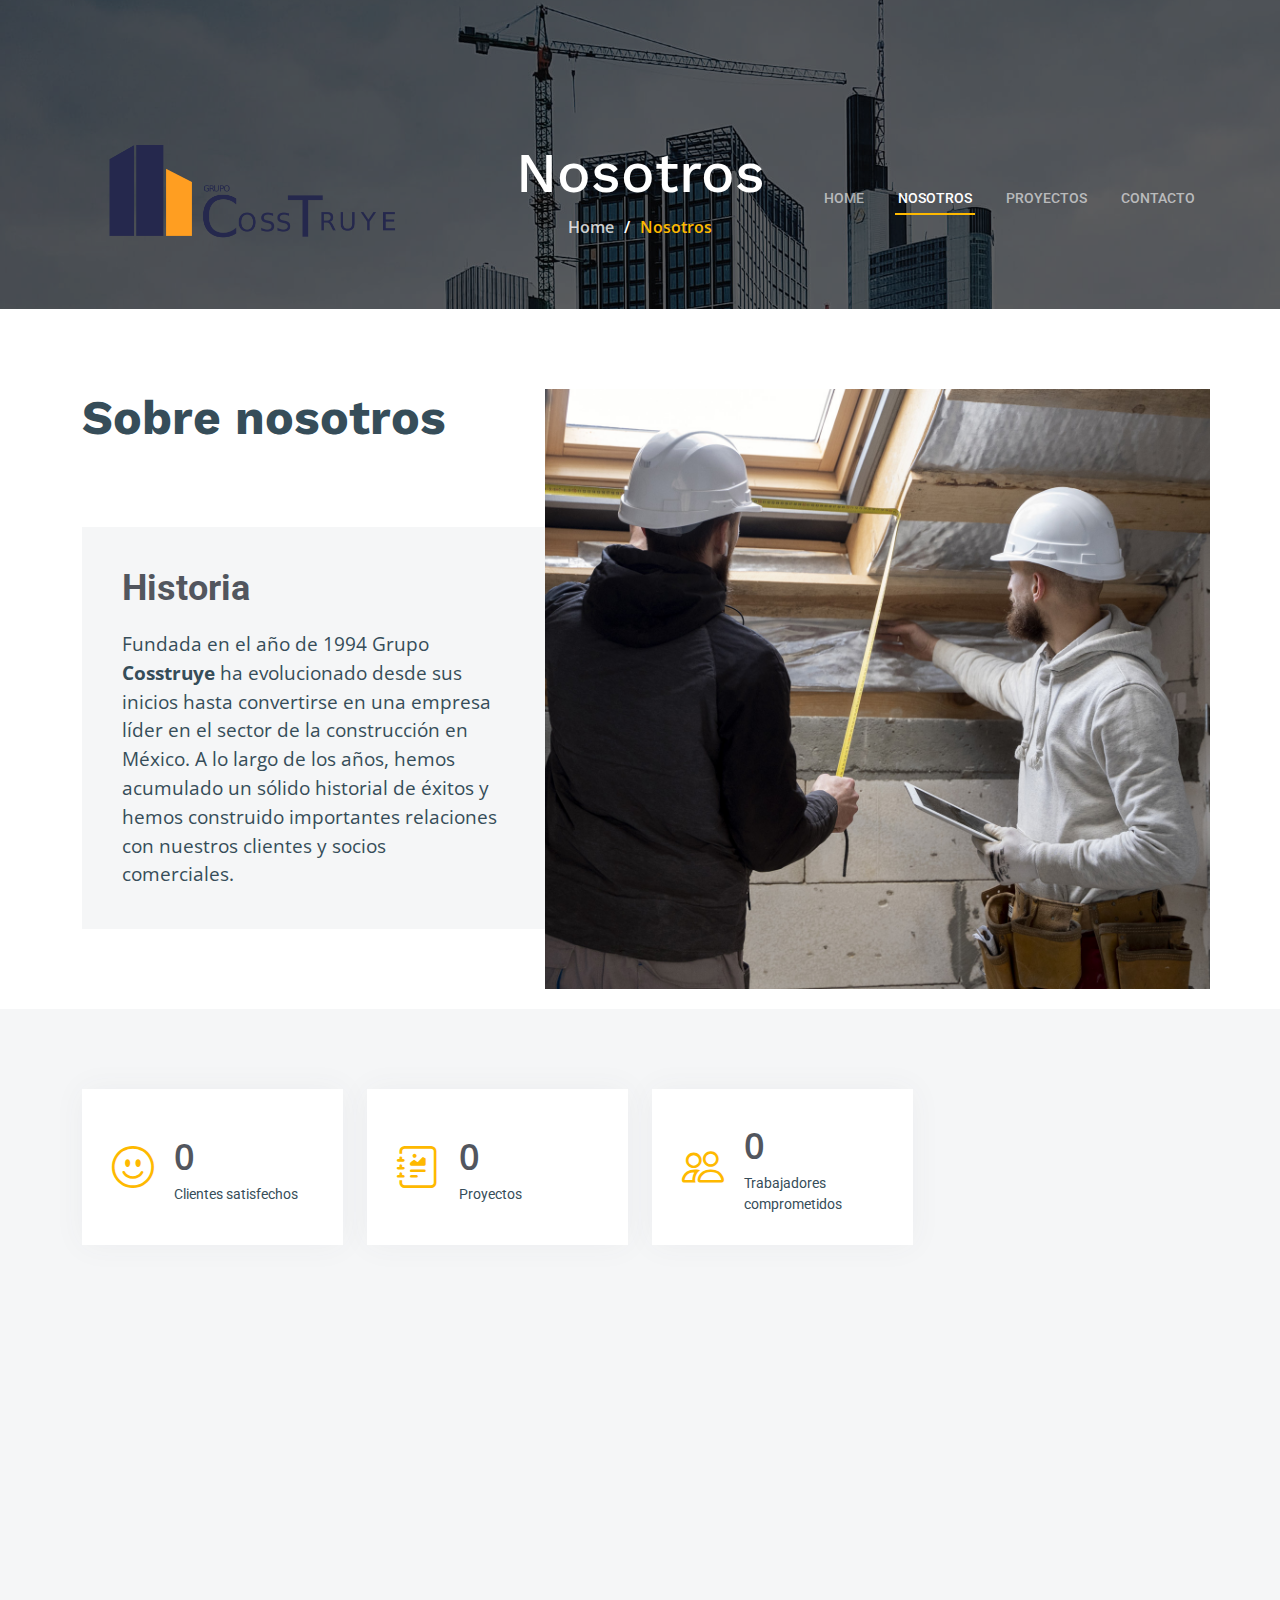
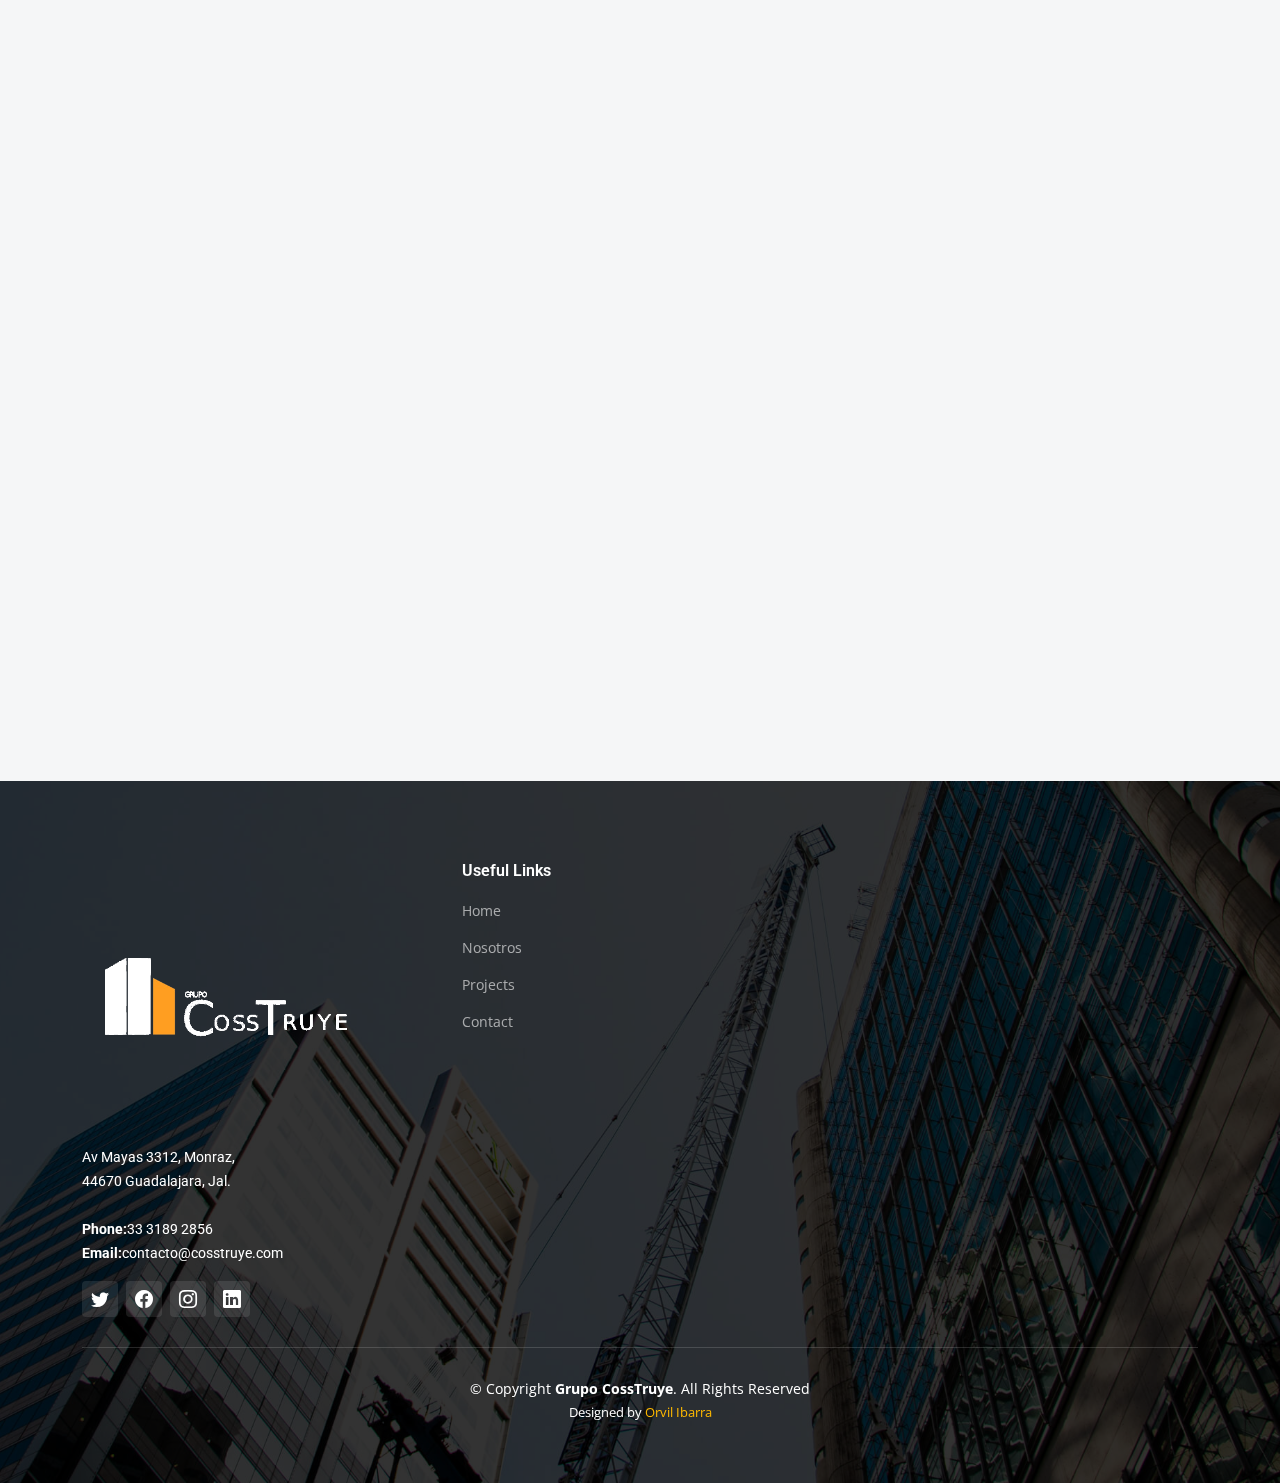
==== commit ed559c69: "New Logo Added" ====
--- a/about.html
+++ b/about.html
@@ -36,7 +36,7 @@
 
       <a href="index.html" class="logo d-flex align-items-center">
         <!-- Uncomment the line below if you also wish to use an image logo -->
-        <img src="assets/img/coss.png" alt="" style="width: 30%; height: auto; max-width: none; max-height: none;"> 
+        <img src="assets/img/cossNew.png" alt="" style="width: 50%; height: auto; max-width: none; max-height: none;"> 
         <!-- <h1>Grupo CossTruye<span>.</span></h1>-->
       </a>
 
@@ -269,7 +269,7 @@
   
             <div class="col-lg-4 col-md-6">
               <div class="footer-info">
-                <h3>Grupo CossTruye</h3>
+                <img src="assets/img/cossClear.png" alt="" style="width: 80%; height: auto; max-width: none; max-height: none;"> 
                 <p>
                   Av Mayas 3312, Monraz,  <br>
                   44670 Guadalajara, Jal.<br><br>
@@ -288,7 +288,7 @@
             <div class="col-lg-2 col-md-3 footer-links">
               <h4>Useful Links</h4>
               <ul>
-                <li><a href="#">Home</a></li>
+                <li><a href="index.html">Home</a></li>
                 <li><a href="about.html">Nosotros</a></li>
                 <li><a href="projects.html">Projects</a></li>
                 <li><a href="contact.html">Contact</a></li>
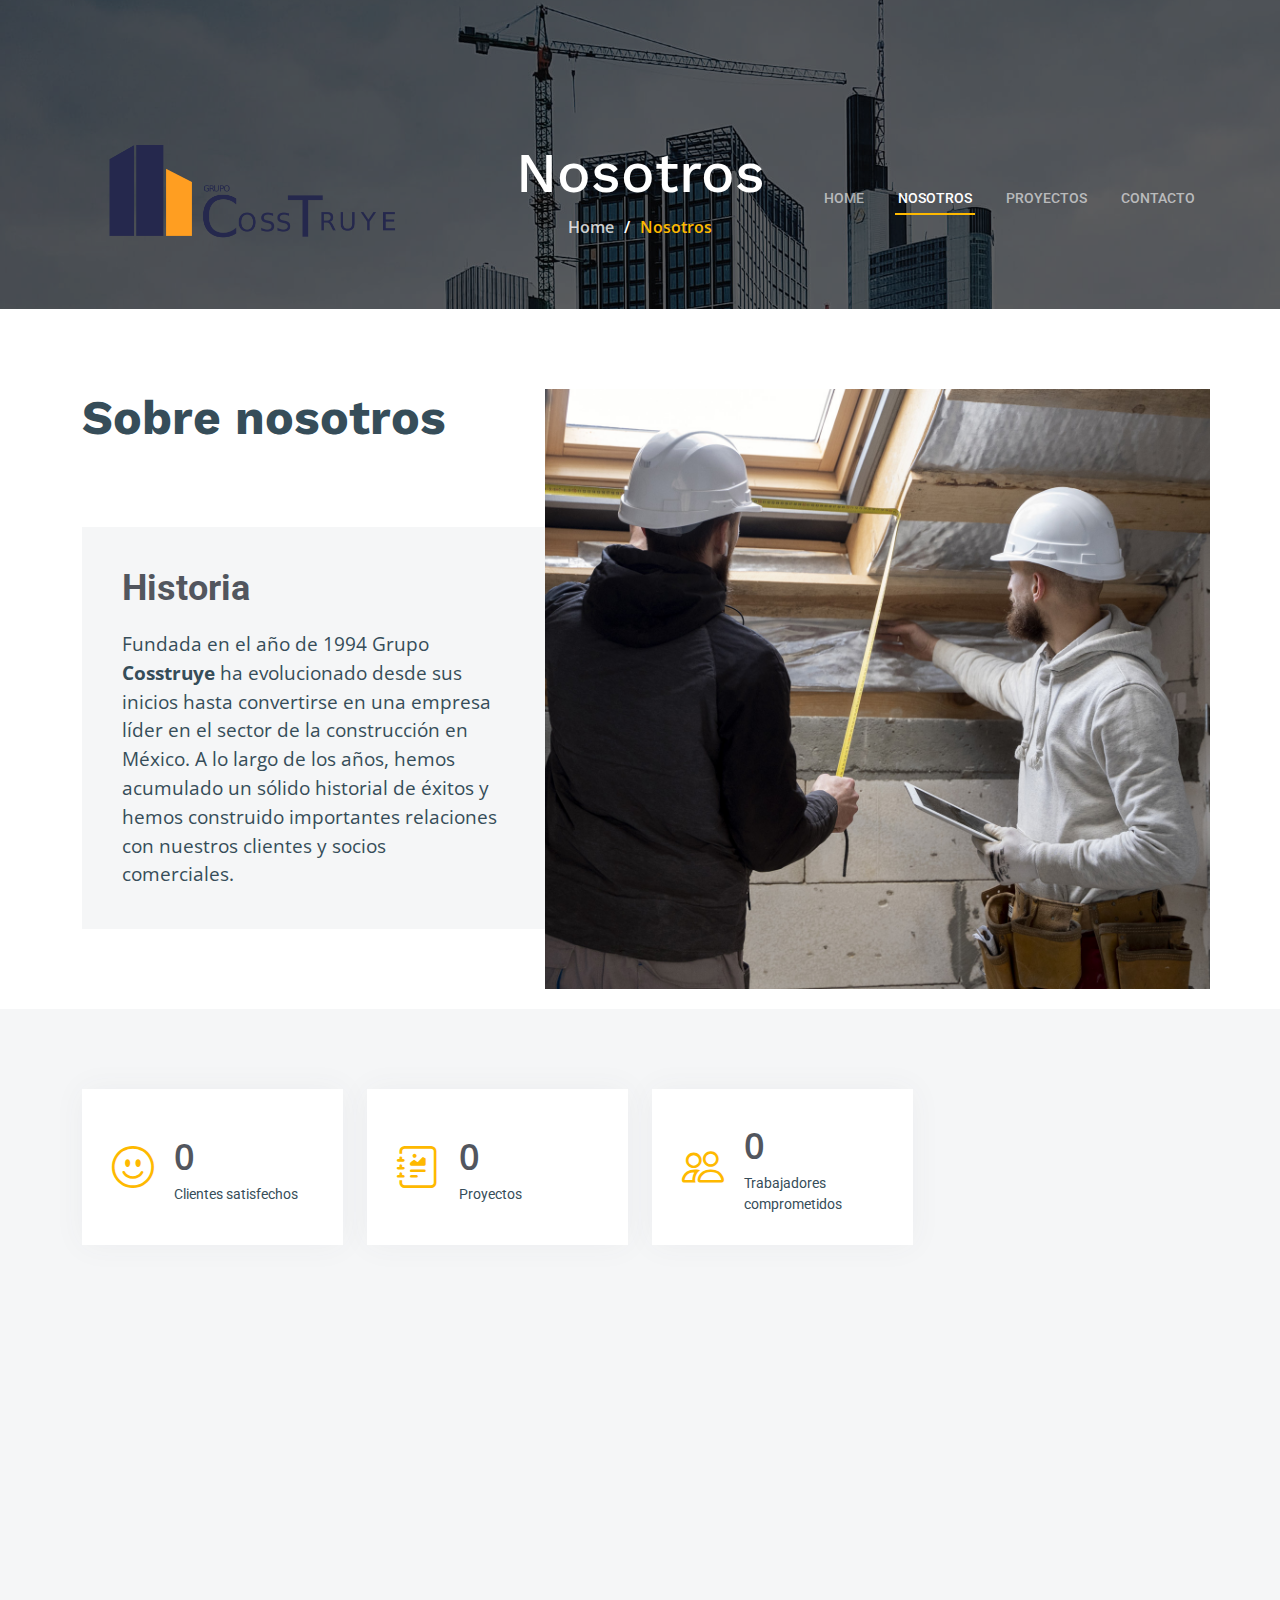
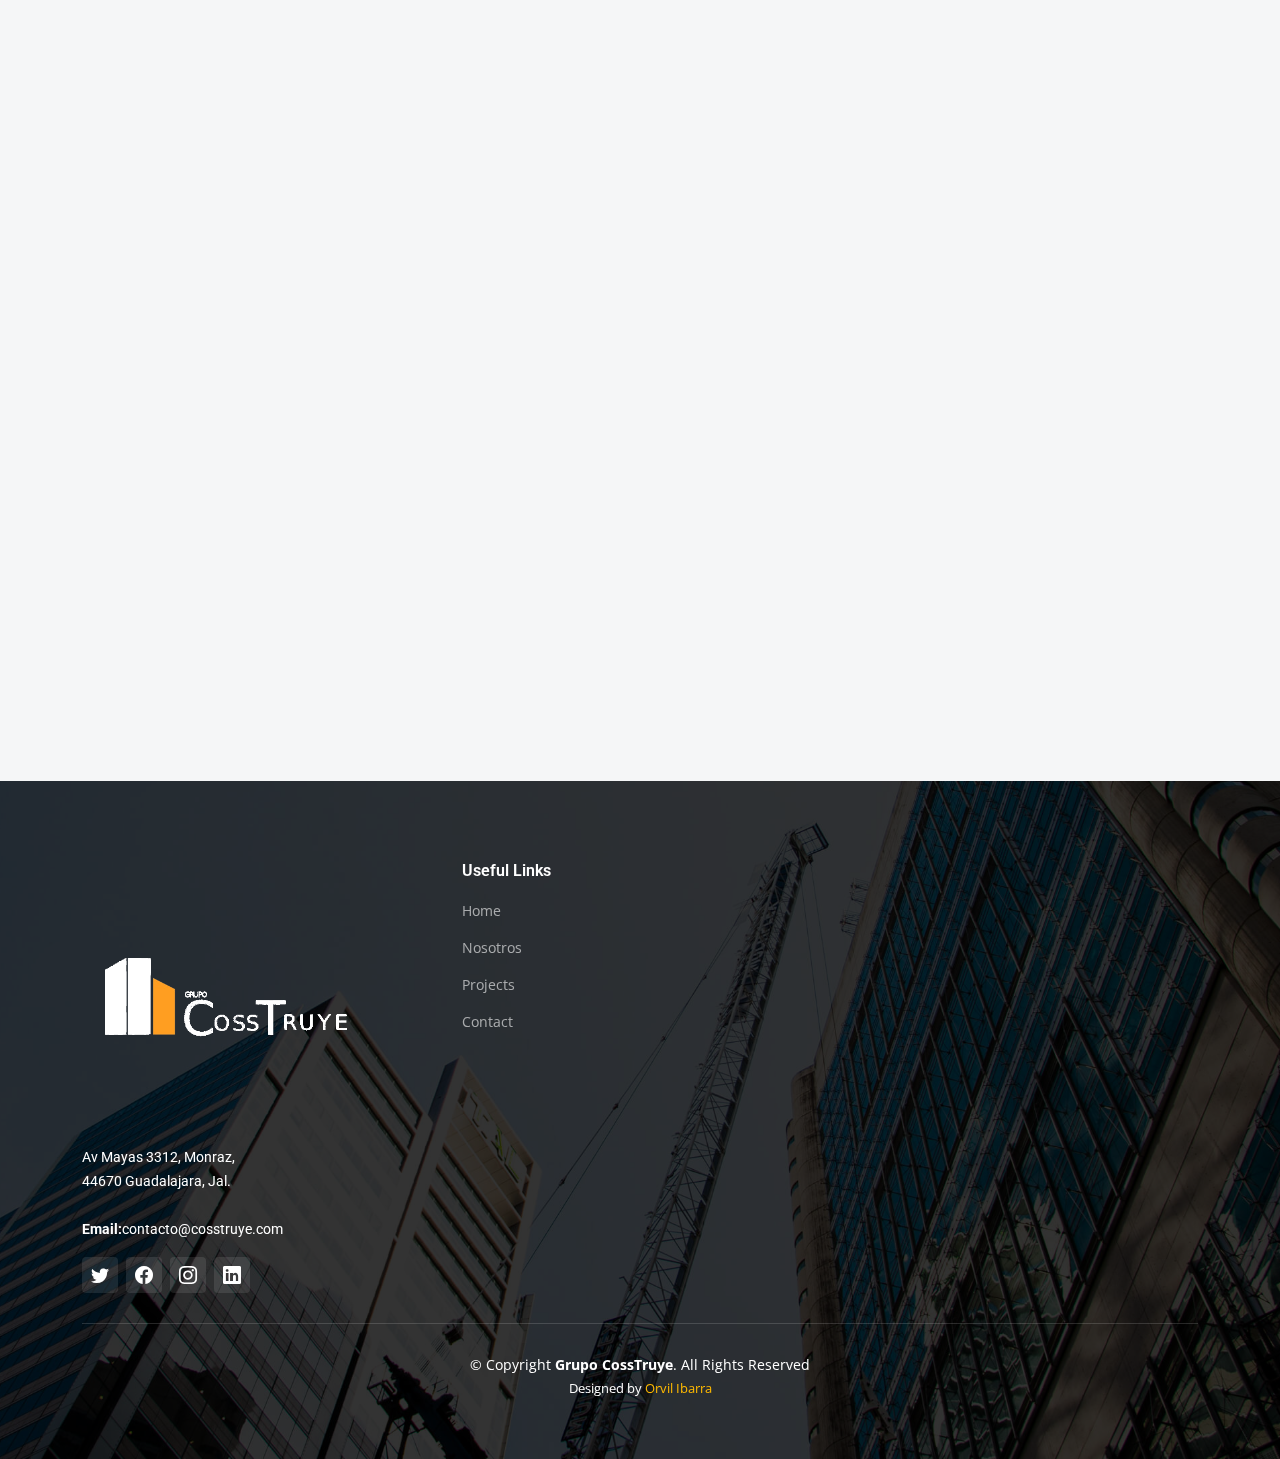
==== commit 62673da4: "PII modified" ====
--- a/about.html
+++ b/about.html
@@ -273,7 +273,6 @@
                 <p>
                   Av Mayas 3312, Monraz,  <br>
                   44670 Guadalajara, Jal.<br><br>
-                  <strong>Phone:</strong>33 3189 2856 <br>
                   <strong>Email:</strong>contacto@cosstruye.com<br>
                 </p>
                 <div class="social-links d-flex mt-3">
